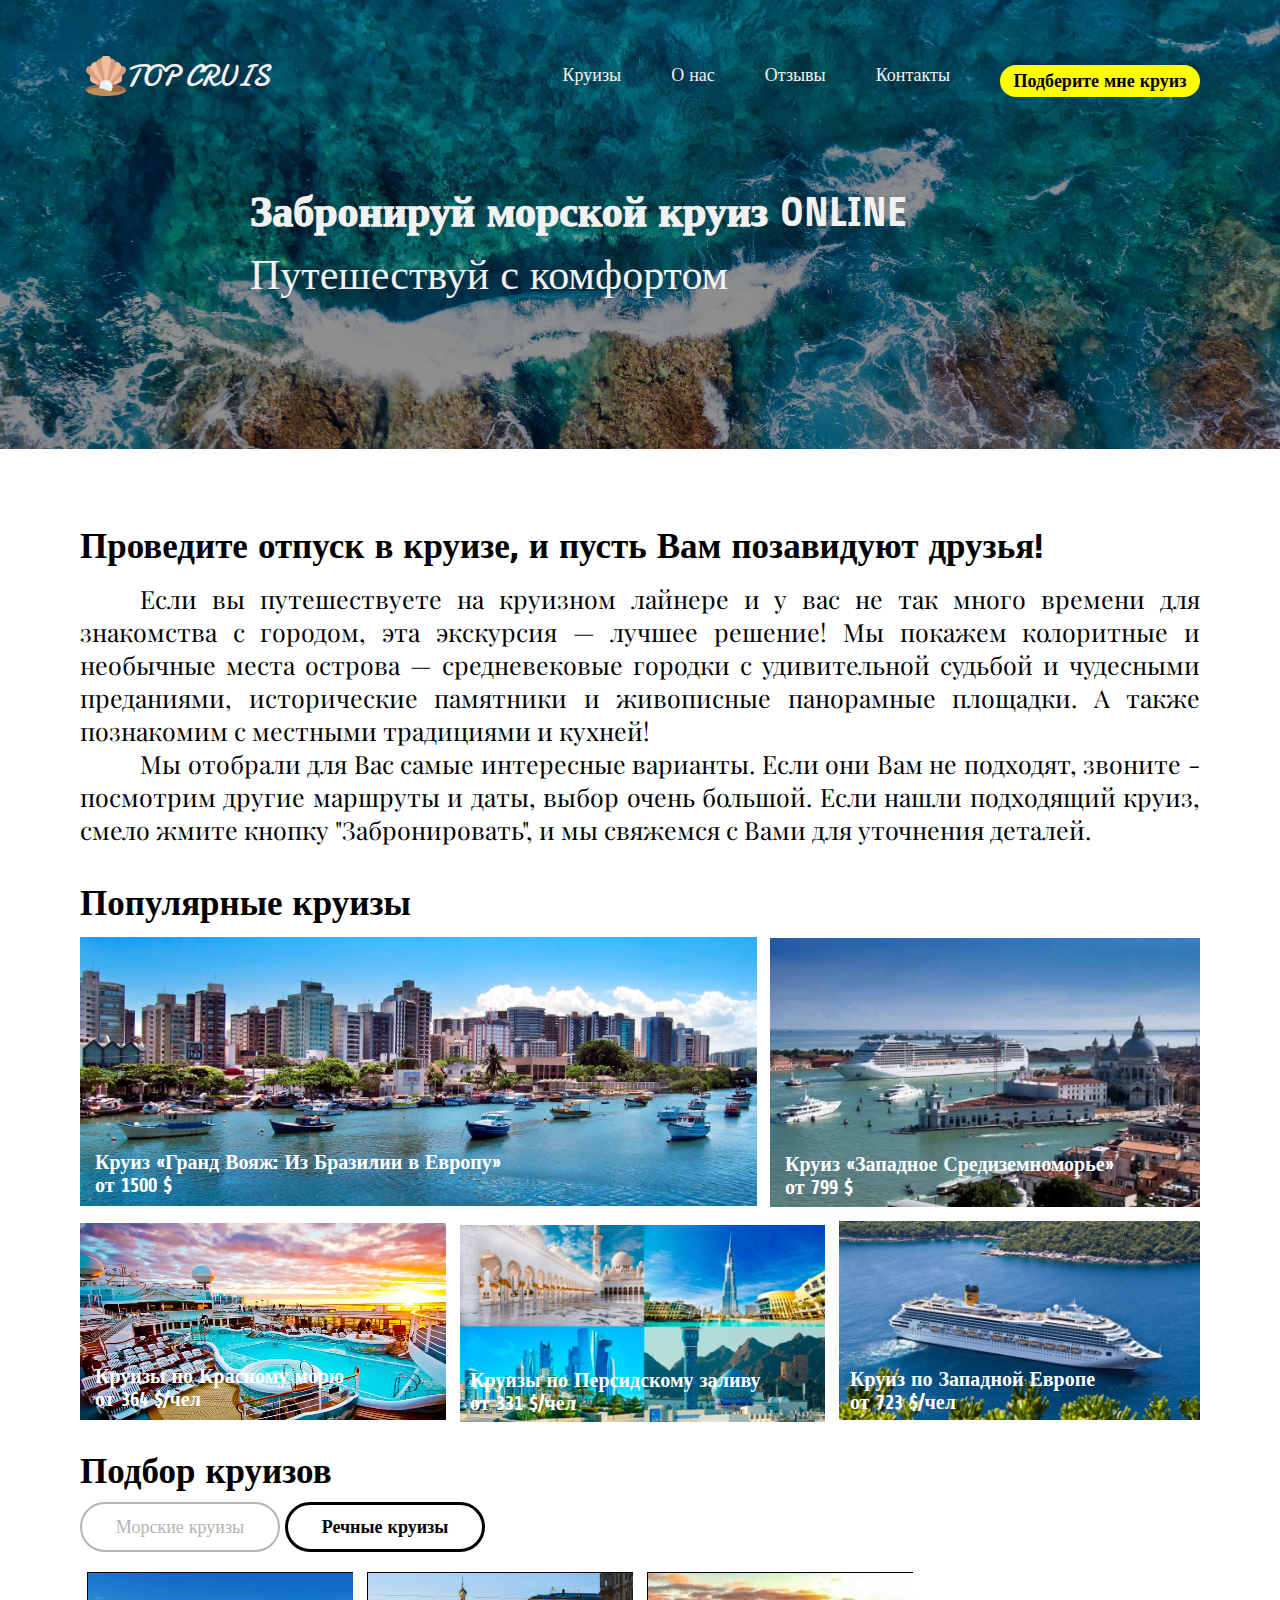
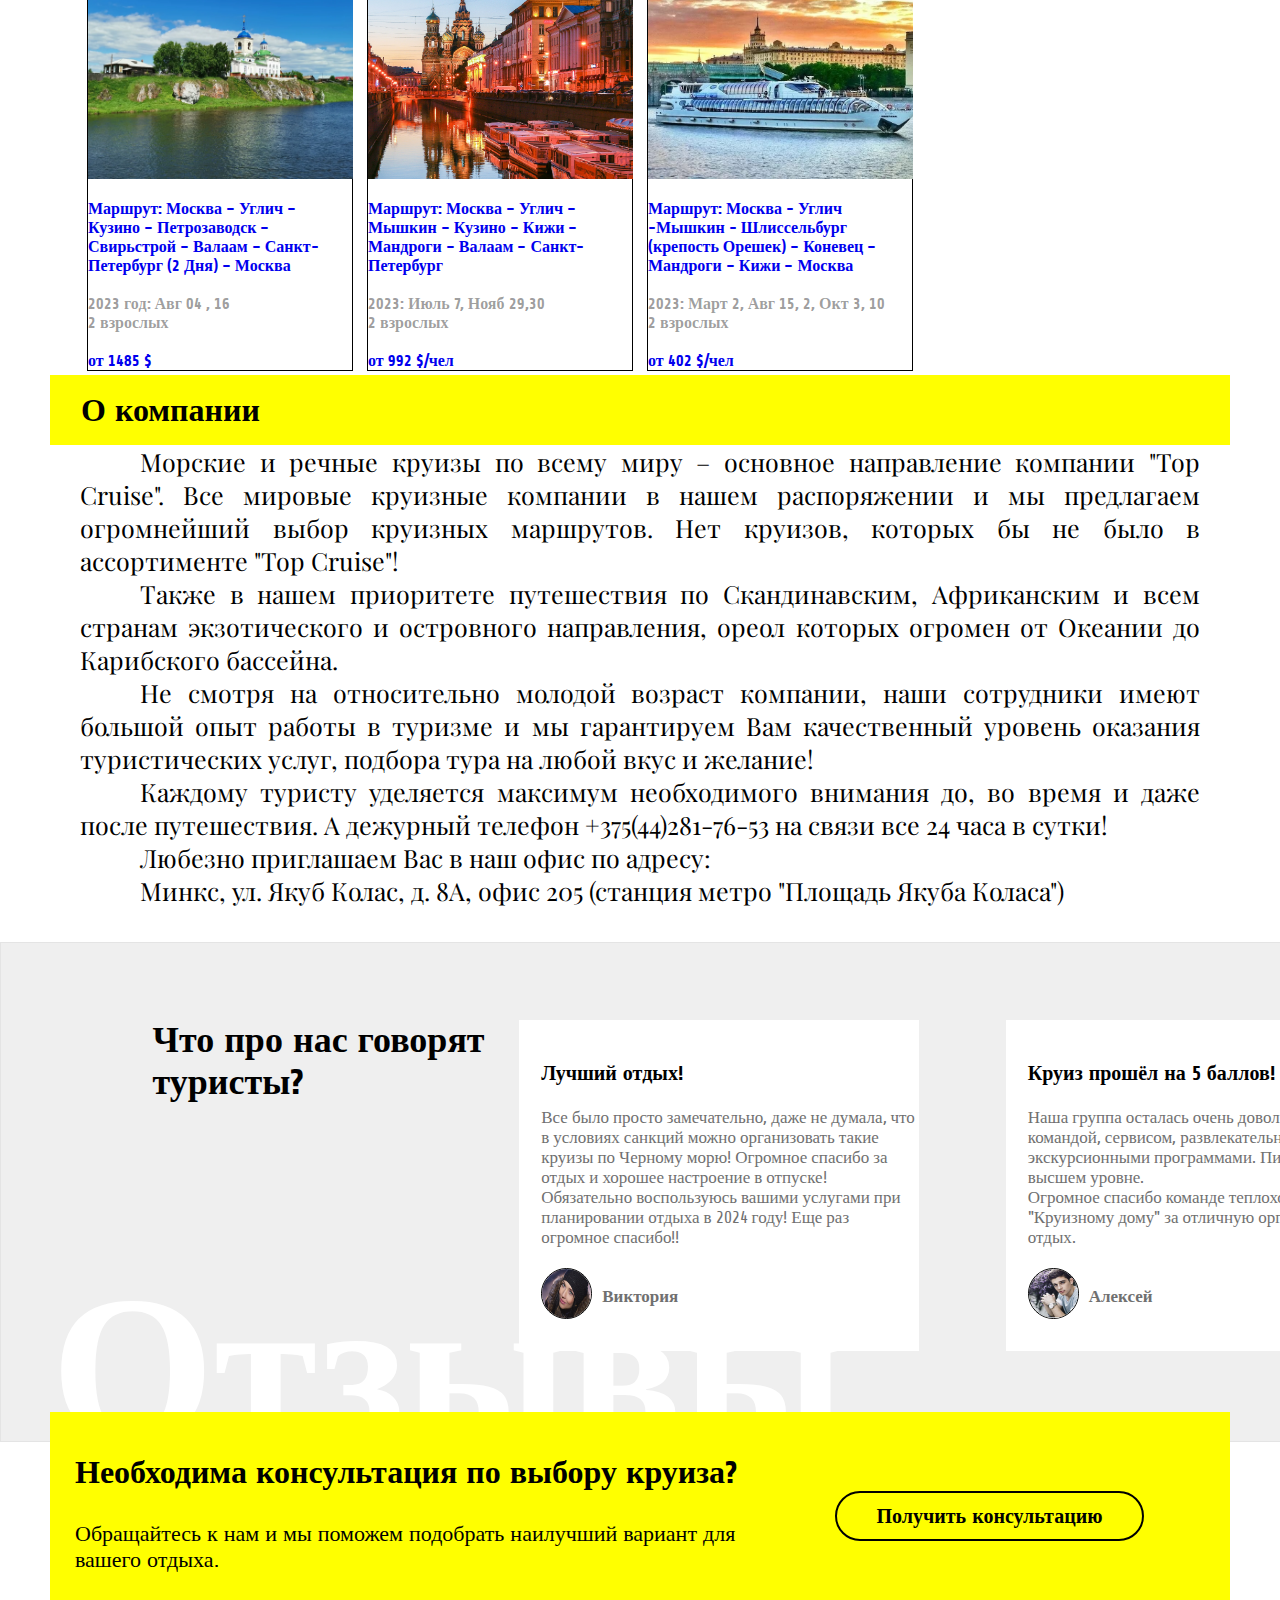
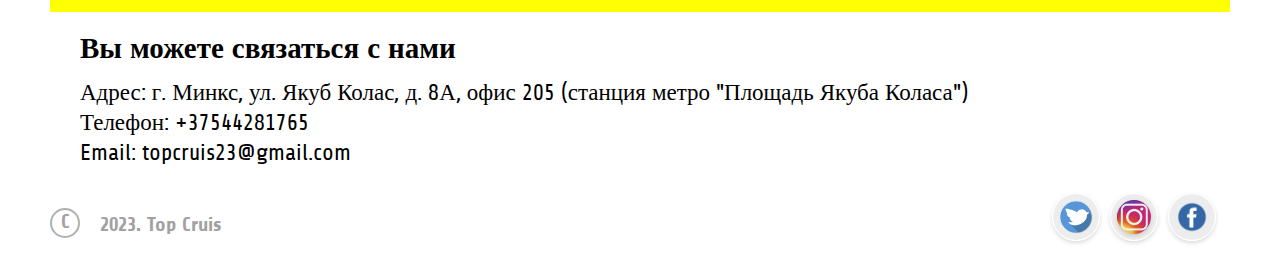
==== index1.html @ 371e2d7b "Update index1.html" ====
<!DOCTYPE html>
<html lang="en">
    <head>
        <meta charset="UTF-8">
        <meta http-equiv="X-UA-Compatible" content="IE=edge">
        <meta name="viewport" content="width=device-width, intial-scale=1.0">
        <title>topcruis.com</title>
        <link rel="stylesheet" href="./css/main.css">
        <link rel="stylesheet" href="./css/media.css">
    </head>

    <body>
        <div class="LOGO" style="background-image: linear-gradient(rgba(0,0,0,0.4),rgba(0,0,0,0.4)), url(./img/111.jpg); width: 100%; height: auto; background-size: 100%;">
            <div class="container">
                <header class="header">
                    <div class="header-nav">
                        <a href="#!" class="logo"><img class="IMG-LOGO" src="./img/animal.png"/>TOP CRUIS</a>
                        <nav id="nav" class="nav">
                        <ul class="nav-list">
                            <li class="nav-item"><a href="#popular_cruis" class="nav-link">Круизы</a></li>
                            <li class="nav-item"><a href="#about" class="nav-link">О нас</a></li>
                            <li class="nav-item"><a href="#otz" class="nav-link">Отзывы</a></li>
                            <li class="nav-item"><a href="#contact" class="nav-link">Контакты</a></li>
                            <div class="PMC">
                                <style>button {color: rgb(0, 0, 0); border:2px; width: 200px;}</style>
                                <li class="nav-item"><a href="#take_cruis" class="nav-link"><button type="button">Подберите мне круиз</button></a></li>
                            </div>
                        </ul>
                        <button id="nav-btn" class="nav-button">
                            <img id="nav-btn-img" src="./img/open.svg">
                        </button>
                        </nav>
                    </div>

                    <div class="header-row">
                        <div class="header-content">
                            <h1 class="header-heading">Забронируй морской круиз ONLINE</h1>
                            <p>Путешествуй с комфортом</p>
                        </div>                 
                    </div> 
                </header>
            </div>
        </div>
    
        <div class="water">
            <h1 class="W">Проведите отпуск в круизе, и пусть Вам позавидуют друзья!</h1>
            <p>Если вы путешествуете на круизном лайнере и у вас не так много времени для знакомства с городом, эта экскурсия — лучшее решение! Мы покажем колоритные и необычные места острова — средневековые городки с удивительной судьбой и чудесными преданиями, исторические памятники и живописные панорамные площадки. А также познакомим с местными традициями и кухней!</p>
            <p>Мы отобрали для Вас самые интересные варианты. Если они Вам не подходят, звоните - посмотрим другие маршруты и даты, выбор очень большой. Если нашли подходящий круиз, смело жмите кнопку "Забронировать", и мы свяжемся с Вами для уточнения деталей.</p>
        </div>

        <p><a name="popular_cruis"></a></p>
        <h1 class="popular-cruis">Популярные круизы</h1>
        
        <div class="IMG">
            <img class="img1" src="img/1 стр.webp">
            <h1 class="service-card-img1">Круиз «Гранд Вояж: Из Бразилии в Европу»<br>от 1500 $</h1>
            
            <img class="img2" src="img/2 стр.jpg">
            <h1 class="service-card-img2">Круиз «Западное Средиземноморье»<br>от 799 $</h1>
            
            <img class="img3" src="./img/3 стр.jpg">
            <h1 class="service-card-img3">Круизы по Красному морю<br>от 364 $/чел</h1>

            <img class="img4" src="./img/4 стр.jpg">
            <h1 class="service-card-img4">Круизы по Персидскому заливу<br>от 331 $/чел</h1>
                    
            <img class="img5" src="./img/5 стр.jpg">
            <h1 class="service-card-img5">Круиз по Западной Европе<br>от 723 $/чел</h1>
        </div>

        <div class="popular-cruis_button">
            <h1>Подбор круизов</h1>
            <div class="MCruis">
                <a href="index.html"><button type="button" style="color: rgb(182, 179, 179); border: 2px solid rgb(182, 179, 179);">Морские круизы</button></a>
                <button type="button" style="font-weight: bold;">Речные круизы</button>   
            </div>
        </div>

        <section class="cards_R">
            <div class="cards__row" style="width: 100%;">
                <div class="cards__column1_1">
                    <a href="#openModal"><div class="cards__item" style="border: 1px solid black;">
                        <div class="cards__image1">
                            <img src="img/R_1.webp">
                        </div>
                        <div class="cards__body">
                            Маршрут: Москва – Углич – Кузино – Петрозаводск – Свирьстрой – Валаам – Санкт-Петербург (2 Дня) – Москва<br><br>
        
                            <p>2023 год: Авг 04 , 16<br>2 взрослых<br><br></p>
        
                            от 1485 $
                        </div>
                    </div></a>
                </div>
                <div class="cards__column2_1">
                    <a href="#openModal"><div class="cards__item" style="border: 1px solid black;">
                        <div class="cards__image2">
                            <img src="img/R_2.jpg">
                        </div>
                        <div class="cards__body">
                            Маршрут: Москва – Углич – Мышкин – Кузино – Кижи – Мандроги – Валаам – Санкт-Петербург<br><br>
        
                            <p>2023: Июль 7, Нояб 29,30<br>2 взрослых<br><br></p>
        
                            от 992 $/чел
                        </div>
                    </div></a>
                </div>
                <div class="cards__column3_1">
                    <a href="#openModal"><div class="cards__item_R" style="border: 1px solid black;">
                        <div class="cards__image3">
                            <img src="img/R_3.jpg">
                        </div>
                        <div class="cards__body">
                            Маршрут: Москва - Углич -Мышкин - Шлиссельбург (крепость Орешек) – Коневец – Мандроги – Кижи – Москва<br><br>
        
                            <p>2023: Март 2, Авг 15, 2, Окт 3, 10<br>2 взрослых<br><br></p>
        
                            от 402 $/чел
                        </div>
                    </div></a>
                </div>
            </div>
        </section>  

        <div id="openModal" class="modal">
            <div class="modal-dialog">
                <div class="modal-content">
                    <div class="modal-header">
                        <a class="logo1"><img class="IMG-LOGO" src="./img/animal.png"/>TOP CRUIS</a>
                        <a href="#close" title="Close" class="close">×</a>
                    </div>
                    <h3 class="modal-title">Заявка на бронь</h3>
                    <form action="b0.php" method="post" target="_blank" name="f1">
                        <div class="modal-body">    
                            <ul>
                                <p><b>Фамилия:</b><br>
                                    <input name="fam" type="text" style="border: 1px solid black;" required>
                                </p>
                                <p><b>Имя:</b><br>
                                    <input name="name" type="text" style="border: 1px solid black;" required>
                                </p>
                                <p><b>Отчество:</b><br>
                                    <input name="otch" class="telefon" type="text" style="border: 1px solid black;" required>
                                </p>
                                <div class="tel_em">
                                    <p><b>Телефон:</b><br>
                                        <input name="tel" type="text" style="border: 1px solid black;" required>
                                    </p>
                                    <p><b>Email:</b><br>
                                        <input name="email" type="email" style="border: 1px solid black;" required>
                                    </p>
                                </div>
                            </ul>
                        </div>
                        <div class="PMC_send">
                            <div class="PMC">
                                <a href="#send"><input type="submit" value="Отправить" style="font-weight: bold;" name="sab"></a>
                            </div>
                        </div>
                    </form>
                </div>
            </div>
        </div>

        <div id="send" class="modal">
            <div class="modal-dialog_send">
              <div class="modal-content">
                <div class="modal-header">
                    <a href="#close" title="Close" class="close">×</a>
                </div>
                <p class="modal-title_send">Ваша заявка принята</p>
                <div class="PMC_send1">
                    <a href="#close1" title="Close" class="close1"><button type="button"><p>Ок</p></button></a>
                </div>
              </div>
            </div>
        </div>

        <div class="company">
            <div class="about_company text">
                <p><a name="about"></a></p>
                <p>О компании</p>
            </div>
            <div class="company_text">
                <p>Морские и речные круизы по всему миру – основное направление компании "Top Cruise". Все мировые круизные компании в нашем распоряжении и мы предлагаем огромнейший выбор круизных маршрутов. Нет круизов, которых бы не было в ассортименте "Top Cruise"!</p>
                <p>Также в нашем приоритете путешествия по Скандинавским, Африканским и всем странам экзотического и островного направления, ореол которых огромен от Океании до Карибского бассейна.</p>
                <p>Не смотря на относительно молодой возраст компании, наши сотрудники имеют большой опыт работы в туризме и мы гарантируем Вам качественный уровень оказания туристических услуг, подбора тура на любой вкус и желание!</p>
                <p>Каждому туристу уделяется максимум необходимого внимания до, во время и даже после путешествия. А дежурный телефон +375(44)281-76-53 на связи все 24 часа в сутки!</p>
                <p>Любезно приглашаем Вас в наш офис по адресу:</p>
                <p>Минкс, ул. Якуб Колас, д. 8А, офис 205 (станция метро "Площадь Якуба Коласа")</p>
            </div>
        </div> 

        <div class="otziv">
            <div class="otziv_font">
                <p><a name="otz"></a></p>
                <div class="otzivD_text">Что про нас говорят<br> туристы?</div>
                <div class="otzivM_text">Что про нас говорят туристы?</div>
                <h1 class="otziv_name">Отзывы</h1>
                <div class="otziv_cards">
                <div class="otziv1 otziv1_text">
                    <h1>Лучший отдых!<br><br></h1>
                    <p>Все было просто замечательно, даже не думала, что в условиях санкций можно организовать такие круизы по Черному морю! Огромное спасибо за отдых и хорошее настроение в отпуске! Обязательно воспользуюсь вашими услугами при планировании отдыха в 2024 году! Еще раз огромное спасибо!!<br><br><br></p>
                    <img class="otziv_foto" src="img/otz1.jpg"><a>Виктория</a>
                </div>
                <div class="otziv2 otziv2_text">
                    <h1>Круиз прошёл на 5 баллов!<br><br></h1>
                    <p>Наша группа осталась очень довольна: теплоходом, командой, сервисом, развлекательной и экскурсионными программами. Питание тоже на высшем уровне.<br>Огромное спасибо команде теплохода и "Круизному дому" за отличную организацию отдых.<br><br><br></p>
                    <img class="otziv_foto" src="img/otz2.jpg"><a>Алексей</a>
                </div>
            </div>
            </div>
        </div>

        <div class="consult">
            <div class="consult_take consult_text">
                <p><a name="take_cruis"></a></p>
                <h1>Необходима консультация по выбору круиза?</h1>
                <b>Необходима консультация по выбору<br> круиза?</b>
                <a href="https://twitter.com/Sofiya513570568"><button type="button">Получить консультацию</button></a>
                <p>Обращайтесь к нам и мы поможем подобрать наилучший вариант для вашего отдыха.</p>
                <a1>Обращайтесь к нам и мы поможем подобрать<br> наилучший вариант для вашего отдыха.</a1>
            </div>
        </div>

        <div class="contact">
            <p><a name="contact"></a></p>
            <h1>Вы можете связаться с нами<br><br></h1>
            <p>Адрес: г. Минкс, ул. Якуб Колас, д. 8А, офис 205 (станция метро "Площадь Якуба Коласа")<br>Телефон: +37544281765<br>Email: topcruis23@gmail.com</p>
        </div>

        <div class="end">
            <p>C</p>
            <b>2023. Top Cruis</b>
            <div class="twitter">
                <a href="https://twitter.com/Sofiya513570568" target="_blank"><img src="img/Twitter.png"></a>
            </div>
            <div class="instagram">
                <a href="" target="_blank"><img src="img/4zcZX4LHKMs.jpg"></a>
            </div>
            <div class="facebook">
                <a href="https://www.facebook.com/profile.php?id=100092211670049" target="_blank"><img src="img/facebook.png"></a>    
            </div>
        </div>
        
        <script src="./js/main.js"></script>
    </body>
</html>
---- css/main.css ----
@import "./reset.css";
@import url('https://fonts.googleapis.com/css2?family=Damion&family=Playfair+Display:wght@400;700&family=Share:wght@700&display=swap');
body{
    color: #000;
    font-family: 'Damion', cursive;
    font-family: 'Playfair Display', serif;
    font-family: 'Share', cursive;
}

.container {
    max-width: 1180px;
    padding: 0 30px;
    margin: 0 auto;
}
.header {
    padding-top: 56px;
}

.header-nav {
    display: flex;
    justify-content: space-between;
    align-items: flex-end;
    margin-bottom: 116px;
}
.IMG-LOGO {
    width: 40px; 
    height: 40px;
}
.logo {
    padding-left: 6px;
    color: #F1F1F1;
    font-family: Damion;
    font-weight: 400;
    font-size: 30px;
}

.nav-list {
    display: flex;
    column-gap: 50px;
    font-weight: 400;
    font-size: 18px;
}

.nav-button {
    display: none;
    max-height: 50px;
    max-width: 40px;
    filter: brightness(1) invert(1);
}

.nav-link {
    font-family: Share;
    color: #F1F1F1;
}

.header-row {
    display: flex;
    justify-content: space-between;
    column-gap: 30px;
}

.header-heading {
    margin-bottom: 15px;
    font-weight: 901;
    font-size: 48px;
    color:#F1F1F1;
    margin-left: 170px;
    font-family: Share;
}

.header-content p {
    font-size: 42px;
    color: #F1F1F1;
    font-family: Share;
    margin-left: 170px;
    margin-bottom: 150px;
}
.header-content h1 {
    font-size: 42px;
    color: #F1F1F1;
    font-family: Share;
    margin-top: -25px;
}

.water {
    max-width: 1180px;
    padding: 0 30px;
    margin: 0 auto;
}

.W {
    margin-top: 78px;
    font-size: 35px;
    font-family: Share;
    font-weight: 600;
    text-align: justify;
    margin-bottom: 15px;
}

.water p {
    font-size: 25px;
    font-family: Playfair Display;
    font-weight: 400;
    text-align: justify;
    text-indent: 60px;
    color: #000;
}



.popular-cruis {
    max-width: 1180px;
    padding: 0 30px;
    margin: 0 auto;
    margin-top: 38px;
    font-size: 35px;
    font-family: Share;
    font-weight: 600;
}
.popular-cruis_button {
    max-width: 1180px;
    padding: 0 30px;
    margin: 0 auto;
    margin-top: 38px;
    font-size: 35px;
    font-family: Share;
    font-weight: 600;
}
.popular-cruis_button button {
    border:3px solid black; 
    border-radius: 30px; 
    height: 50px;
}

.IMG {
    max-width: 1180px;
    padding: 0 30px;
    margin: 0 auto;
    margin-top: 90px;
}
.img1 {
    margin-top: -77px;
    width: 677px;
    height: 269px;
}
.img2 {
    margin-top: -259px;
    margin-left: 690px;
    width: 430px;
    height: 269px;
}
.img3 {
    margin-top: 24px;
    width: 366px;
    height: 197px;
}
.img4 {
    margin-top: -186px;
    margin-left: 380px;
    width: 365px;
    height: 197px;
}
.img5 {
    margin-top: -194px;
    margin-left: 759px;
    width: 361px;
    height: 199px;
}
.service-card-img1 {
    color: rgb(255, 255, 255);
    font-size: 20px;
    font-family: Share;
    font-weight: 600;
    margin-top: -55px;
    margin-left: 15px;
    white-space: nowrap;
}
.service-card-img2 {
    color: rgb(255, 255, 255);
    font-size: 20px;
    font-family: Share;
    font-weight: 600;
    margin-top: -62px;
    margin-left: 705px;
    white-space: nowrap;
}
.service-card-img3 {
    color: rgb(255, 255, 255);
    font-size: 20px;
    font-family: Share;
    font-weight: 600;
    margin-top: -55px;
    margin-left: 15px;
    white-space: nowrap;
}
.service-card-img4 {
    color: rgb(255, 255, 255);
    font-size: 20px;
    font-family: Share;
    font-weight: 600;
    margin-top: -60px;
    margin-left: 390px;
    white-space: nowrap;
}
.service-card-img5 {
    color: rgb(255, 255, 255);
    font-size: 20px;
    font-family: Share;
    font-weight: 600;
    margin-top: -65px;
    margin-left: 770px;
    white-space: nowrap;
}


.services {
padding: 90px 0;
}


.PMC button {
    background: yellow;
    border-radius: 30px;
    height: 32px;
    font-family: Share;
    font-weight: 550;
    border: yellow;
}
.MCruis {
    font-size: 18px;
    margin-top: 10px;
}


.cards1 {
    margin-top: 20px;
}
.cards__body {
    font-family: Share;
    font-size: 16px;
    font-weight: bold;
}
.cards__body p {
    color: #00000065;
}
.cards__row {
    max-width: 1180px;
    padding: 0 30px;
    margin: 0 auto;
    display: flex;
}
.cards__row1 {
    max-width: 1180px;
    padding: 0 30px;
    margin: 0 auto;
    display: flex;
}
.cards2 {
    margin-top: 50px;
}
.cards__column {
    padding: 0 7px;
    height: 361px;
}
.cards__column1_1 {
    width: 280px;
    padding: 0 7px;
    height: 361px;
}
.cards__column2_1 {
    width: 280px;
    padding: 0 7px;
    height: 361px;
}
.cards__column3_1 {
    width: 280px;
    padding: 0 7px;
    height: 361px;
}
.cards__column4_1 {
    width: 280px;
    padding: 0 7px;
    height: 361px;
}
.cards__column1 {
    width: 280px;
    padding: 0 7px;
    height: 361px;
}
.cards__column2 {
    width: 280px;
    padding: 0 7px;
    height: 361px;
}
.cards__column3 {
    width: 280px;
    padding: 0 7px;
    height: 361px;
}
.cards__image {
    margin: 0px 0px 20px 0px;
    padding: 0px 0px 58% 0px;
    height: 206px;
    overflow: hidden;
    position: relative;
}
.cards__image1 {
    width: 265px;
    margin: 0px 0px 20px 0px;
    padding: 0px 0px 58% 0px;
    height: 206px;
    overflow: hidden;
    position: relative;
}
.cards__image2 {
    width: 265px;
    margin: 0px 0px 20px 0px;
    padding: 0px 0px 58% 0px;
    height: 206px;
    overflow: hidden;
    position: relative;
}
.cards__image3 {
    width: 265px;
    margin: 0px 0px 20px 0px;
    padding: 0px 0px 58% 0px;
    height: 206px;
    overflow: hidden;
    position: relative;
}
.cards__image4 {
    width: 265px;
    margin: 0px 0px 20px 0px;
    padding: 0px 0px 58% 0px;
    height: 206px;
    overflow: hidden;
    position: relative;
}
.cards__image5 {
    width: 265px;
    margin: 0px 0px 20px 0px;
    padding: 0px 0px 58% 0px;
    height: 206px;
    overflow: hidden;
    position: relative;
}
.cards__image6 {
    width: 265px;
    margin: 0px 0px 20px 0px;
    padding: 0px 0px 58% 0px;
    height: 206px;
    overflow: hidden;
    position: relative;
}
.cards__image7 {
    width: 265px;
    margin: 0px 0px 20px 0px;
    padding: 0px 0px 58% 0px;
    height: 206px;
    overflow: hidden;
    position: relative;
}
.cards__image1 img{
    width: 100%;
    height: 100%;
    object-fit: cover;
    position: absolute;
    top: 0;
    left: 0;
}
.cards__image2 img{
    width: 100%;
    height: 100%;
    object-fit: cover;
    position: absolute;
    top: 0;
    left: 0;
}
.cards__image3 img{
    width: 100%;
    height: 100%;
    object-fit: cover;
    position: absolute;
    top: 0;
    left: 0;
}
.cards__image4 img{
    width: 100%;
    height: 100%;
    object-fit: cover;
    position: absolute;
    top: 0;
    left: 0;
}
.cards__image5 img{
    width: 100%;
    height: 100%;
    object-fit: cover;
    position: absolute;
    top: 0;
    left: 0;
}
.cards__image6 img{
    width: 100%;
    height: 100%;
    object-fit: cover;
    position: absolute;
    top: 0;
    left: 0;
}
.cards__image7 img{
    width: 100%;
    height: 100%;
    object-fit: cover;
    position: absolute;
    top: 0;
    left: 0;
}


.company {
    margin-top: 42px;
}
.about_company {
    width: 1218px; 
    height: 70px; 
    border:1px solid yellow; 
    margin:auto; 
    background: yellow;
}
.text {
    max-width: 1180px;
    padding: 0 30px;
    margin: 0 auto;
    color: #000;
    font-size: 32px;
    font-family: Share;
    font-weight: bold;
    line-height: 70px;
}
.company_text {
    max-width: 1180px;
    padding: 0 30px;
    margin: 0 auto;
    font-size: 25px;
    font-family: Playfair Display;
    font-weight: 400;
    color: #000;
    text-align: justify;
    text-indent: 60px;
}


.otziv {
    margin-top: 35px;
}
.otziv_font {
    width: 1425px; 
    height: 500px; 
    border:1px solid #d9d9d982; 
    margin:auto; 
    background: #d9d9d96c;
}
.otzivD_text {
    max-width: 1180px;
    padding: 0 30px;
    margin: 0 auto;
    font-size: 36px;
    font-family: Share;
    font-weight: bold;
    margin-top: 76px;
}
.otzivM_text {
    display: none;
    max-width: 1180px;
    padding: 0 30px;
    margin: 0 auto;
    font-size: 36px;
    font-family: Share;
    font-weight: bold;
    margin-top: 76px;
}
.otziv_name {
    max-width: 1180px;
    margin: 0 auto;
    font-size: 210px;
    font-family: Share;
    font-weight: bold;
    margin-top: 146px;
    color: white;
    margin-left: 50px;
}
.otziv1 {
    width: 400px; 
    height: 331px; 
    border:1px solid #ffffff; 
    margin:auto; 
    background: #ffffff;
    margin-top: -470px;
}
.otziv1_text {
    font-size: 17px;
    font-family: Share;
}
.otziv1_text h1 {
    font-weight: bold;
    font-size: 20px;
    margin-top: 41px;
    margin-left: 21px;
}
.otziv1_text p {
    font-size: 17px;
    color: #707070;
    margin-left: 21px;
}
.otziv1_text a {
    font-weight: bold;
    font-size: 17px;
    color: #707070;
    margin-left: 10px;
}
.otziv1_text img {
    height: 51px;
    width: 51px;
    border-radius: 51px;
    border: 1px solid black;
    margin-left: 21px;
    margin-top: -18px;
}
.otziv2 {
    width: 400px; 
    height: 331px; 
    border:1px solid #ffffff; 
    margin:auto; 
    background: #ffffff;
    margin-top: -470px;
}
.otziv2_text {
    font-size: 17px;
    font-family: Share;
}
.otziv2_text h1 {
    font-weight: bold;
    font-size: 20px;
    margin-top: 41px;
    margin-left: 21px;
}
.otziv2_text p {
    font-size: 17px;
    color: #707070;
    margin-left: 21px;
}
.otziv2_text a {
    font-weight: bold;
    font-size: 17px;
    color: #707070;
    margin-left: 10px;
}
.otziv2_text img {
    height: 51px;
    width: 51px;
    border-radius: 51px;
    border: 1px solid black;
    margin-left: 21px;
    margin-top: -18px;
}
.otziv_cards {
    display: flex;
    margin-left: 500px;
    column-gap: 50px;
}


.consult {
    z-index: 1;
    position: relative;
    margin-top: -30px;
}
.consult_take {
    width: 1218px; 
    height: 200px; 
    border:1px solid yellow; 
    margin:auto; 
    background: yellow;
}
.consult_take b {
    display: none;
}
.consult_take a1 {
    display: none;
}
.consult_text {
    max-width: 1180px;
    padding: 0 24px;
    margin: 0 auto;
    font-family: Share;
}
.consult_text h1 {
    margin-top: 61px;
    font-weight: bold;
    font-size: 32px;
}
.consult_take button {
    font-weight: bold; 
    font-size: 20px; 
    margin-left: 760px;
}
.consult_text p {
    font-size: 22px;
    max-width: 700px;
    margin-top: -20px;
}
.consult button {
    border: 2px solid black;
    color: black; 
    width: 309px;
    border-radius: 30px; 
    height: 50px;
}


.contact {
    max-width: 1180px;
    padding: 0 30px;
    margin: 0 auto;
    margin-top: 40px;
    font-family: Share;
}
.contact h1 {
    font-weight: bold;
    font-size: 29px;
}
.contact p {
    font-size: 23px;
    line-height: 30px;
    margin-top: -20px;
}


.end {
    display: flex;
    max-width: 1180px;
    margin: 0 auto;
    margin-top: 25px;
    margin-bottom: 10px;
}
.end p {
    margin-top: 15px;
    font-size: 20px;
    font-family: Share;
    font-weight: bold;
    color: #A1A1A1;
    border: 2px solid #B0B0B0;
    border-radius: 30px;
    width: 30px;
    height: 30px;
    text-align: center;
}
.end b {
    margin-top: 20px;
    font-size: 20px;
    font-family: Share;
    font-weight: bold;
    color: #A1A1A1;
    margin-left: 20px;
}
.end a {
    text-align: center;
    width: 48px;
    height: 48px;
    float: left;
    border: 1px solid #ffffff;
    box-shadow: 0 2px 4px rgba(0,0,0,0.15), inset 0 0 50px rgba(0,0,0,0.1);
    border-radius: 24px;
    margin: 0 10px 10px 0;
    padding: 6px;
    color: #000;
}
.instagram img {
    box-shadow: 0 2px 4px rgba(0,0,0,0.15), inset 0 0 50px rgba(0,0,0,0.1);
    border-radius: 24px;
}
.twitter {
    margin: 0 0 0 830px;
}
.twitter a:hover {background: #00acee;}
.instagram a:hover {background: #bc005b;}
.facebook a:hover {background: #364bd3;}



.cards_R {
    margin-top: 20px;
}



.modal {
    position: fixed; /* фиксированное положение */
    top: 0;
    right: 0;
    bottom: 0;
    left: 0;
    background: rgba(0,0,0,0.5); /* фон */
    z-index: 1050;
    opacity: 0; /* по умолчанию модальное окно прозрачно */
    -webkit-transition: opacity 200ms ease-in; 
    -moz-transition: opacity 200ms ease-in;
    transition: opacity 200ms ease-in; /* анимация перехода */
    pointer-events: none; /* элемент невидим для событий мыши */
    margin: 0;
    padding: 0;
}
/* При отображении модального окно */
.modal:target {
    opacity: 1; /* делаем окно видимым */
	  pointer-events: auto; /* элемент видим для событий мыши */
    overflow-y: auto; /* добавляем прокрутку по y, когда элемент не помещается на страницу */
}
/* ширина модального окна и его отступы от экрана */
.modal-dialog {
    position: relative;
    width: auto;
    margin: 10px;
}
@media (min-width: 576px) {
  .modal-dialog {
      max-width: 500px;
      margin: 30px auto; /* отображение окна по центру */
  }
}
/* Стили для блока с контентом окна */ 
.modal-content {
    position: relative;
    display: -webkit-box;
    display: -webkit-flex;
    display: -ms-flexbox;
    display: flex;
    -webkit-box-orient: vertical;
    -webkit-box-direction: normal;
    -webkit-flex-direction: column;
    -ms-flex-direction: column;
    flex-direction: column;
    background-color: #fff;
    -webkit-background-clip: padding-box;
    background-clip: padding-box;
    border: 1px solid rgba(0,0,0,.2);
    border-radius: .3rem;
    outline: 0;
}
@media (min-width: 768px) {
  .modal-content {
      -webkit-box-shadow: 0 5px 15px rgba(0,0,0,.5);
      box-shadow: 0 5px 15px rgba(0,0,0,.5);
  }
}
/* Стили заголовка окна */
.modal-header {
    display: -webkit-box;
    display: -webkit-flex;
    display: -ms-flexbox;
    display: flex;
    -webkit-box-align: center;
    -webkit-align-items: center;
    -ms-flex-align: center;
    align-items: center;
    -webkit-box-pack: justify;
    -webkit-justify-content: space-between;
    -ms-flex-pack: justify;
    justify-content: space-between;
    padding: 15px;
    border-bottom: 1px solid #eceeef;
}
.logo1 {
    padding-left: 6px;
    color: #000000;
    font-family: Damion;
    font-weight: 400;
    font-size: 18px;
}
.logo1 img {
    width: 23px;
    height: 23px;
}
.modal-content h3 {
    font-size: 30px;
    font-weight: bold;
    font-family: Share;
    text-align: center;
}
/* Стили кнопки "х" ("Закрыть")  */
.close {
    float: right;
    font-family: sans-serif;
    font-size: 24px;
    font-weight: 700;
    line-height: 1;
    color: #000;
    text-shadow: 0 1px 0 #fff;
    opacity: .5;
    text-decoration: none;
}
/* Стили для закрывающей кнопки в фокусе или наведении */
.close:focus, .close:hover {
    color: #000;
    text-decoration: none;
    cursor: pointer;
    opacity: .75;
}
/* Стили блока основного содержимого окна */
.modal-body {
    position: relative;
    -webkit-box-flex: 1;
    -webkit-flex: 1 1 auto;
    -ms-flex: 1 1 auto;
    flex: 1 1 auto;
    padding: 10px;
    overflow: auto;
    margin-left: 50px;
}
.modal-body input {
    height: 30px;
    width: 380px;
    font-family: Share;
    font-weight: 400;
}
.modal-body b {
    color: #CACACA;
    font-family: Share;
    font-weight: bold;
}
.modal-body p {
    margin-top: 10px;
}
.telefon {
    margin-bottom: 45px;
}
.PMC_send {
    text-align: right;
    margin-top: 50px;
    margin-bottom: 25px;
    margin-right: 50px;
}


.modal-dialog_send {
    position: relative;
    width: auto;
    margin: 10px;
}
@media (min-width: 576px) {
    .modal-dialog_send {
        max-width: 300px;
        margin: 30px auto; /* отображение окна по центру */
    }
}
.PMC_send1 {
    text-align: center;
    margin-top: 10px;
    margin-bottom: 25px;
    margin-left: 100px;
    font-weight: bold; 
    width: 100px; 
    height: 25px; 
    border-radius: 30px;
    border: 1px solid yellow;
    background: yellow;
}
.PMC_send1 p {
    margin-left: -100px;
}
.modal-title_send {
    font-family: Share;
    font-weight: 600;
    font-size: 20px;
    text-align: center;
}


.cards1_M {
    display: none;
}
.cards2_M {
    display: none;
}
.cards3_M {
    display: none;
}
---- css/media.css ----
@media (max-width: 1180px) {
    .nav-list {
        display: none;
    }
    .nav-button {
        position: absolute;
        display: block;
        z-index: 9;
        top: 46px;
        right: 30px;
    }
    .nav.open .nav-list {
        position: fixed;
        top: 0;
        bottom: 0;
        left: 0;
        right: 0;
        background-color: white;

        z-index: 1;
        padding: 46px 30px;
        display: flex;
        flex-direction: column;
        row-gap: 40px;

        font-size: 34px;
        font-weight: 600px;
    }
    .nav.open .nav-list a {
        color: black;
    }
    .nav.open .nav-list .PMC button {
        display: none;
    }

    .header-content {
        display: none;
    }
    .W {
        margin-top: 25px;
    }
    .popular-cruis {
        margin-top: 20px;
    }
}

@media (max-height: 189px) {
    .LOGO {
        height: 100%;
    }
}

@media (max-width: 600px) {
    .header-nav .logo {
        font-size: 21px;
        margin-top: -40px;
        margin-left: 120px;
    }
    .nav-button {
        width: 33px;
        height: 33px;
        margin-top: -20px;
        margin-left: -120px;
    }
    .header-nav img {
        width: 25px;
        height: 25px;
    }


    .W {
        font-size: 23px;
        margin-bottom: 5px;
    }
    .water p {
        font-size: 16px;
    }


    .popular-cruis {
        font-size: 23px;
    }
    .img1 {
        width: 500px;
        height: 200px;
    }
    .img2 {
        width: 500px;
        margin-left: 0px;
        height: 200px;
        margin-top: 15px;
    }
    .img3 {
        width: 500px;
        margin-left: 0px;
        height: 200px;
        margin-top: 15px;
    }
    .img4 {
        width: 500px;
        margin-left: 0px;
        height: 200px;
        margin-top: 15px;
    }
    .img5 {
        width: 500px;
        margin-left: 0px;
        height: 200px;
        margin-top: 15px;
    }
    .service-card-img1 {
        font-size: 18px;
        margin-top: -47px;
    }
    .service-card-img2 {
        font-size: 18px;
        margin-top: -47px;
        margin-left: 15px;
    }
    .service-card-img3 {
        font-size: 18px;
        margin-top: -47px;
        margin-left: 15px;
    }
    .service-card-img4 {
        font-size: 18px;
        margin-top: -47px;
        margin-left: 15px;
    }
    .service-card-img5 {
        font-size: 18px;
        margin-top: -47px;
        margin-left: 15px;
    }


    .popular-cruis_button {
        margin-top: 25px;
    }
    .popular-cruis_button h1 {
        font-size: 23px;
    }
    .MCruis {
        font-size: 15px;
    }
    .MCruis button {
        width: 150px;
        height: 30px;
        margin-left: 30px;
    }


    .cards__body {
        font-size: 9px;
        margin-top: -15px;
    }
    .cards__image1 {
        width: 130px;
        height: 103px;
    }
    .cards__image2 {
        width: 130px;
        height: 103px;
    }
    .cards__image3 {
        width: 130px;
        height: 103px;
    }
    .cards__image4 {
        width: 130px;
        height: 103px;
    }
    .cards__image5 {
        width: 130px;
        height: 103px;
    }
    .cards__image6 {
        width: 130px;
        height: 103px;
    }
    .cards__image7 {
        width: 130px;
        height: 103px;
    }
    .cards2 {
        margin-top: -361px;
        margin-left: 583px;
    }


    .company {
        margin-top: -130px;
    }
    .about_company {
        width: 500px;
        height: 40px;
        font-size: 23px;
    }
    .about_company p {
        margin-top: -16px;
    }
    .company_text {
        font-size: 16px;
    }


    .otziv_font {
        width: 600px;
        height: 350px;
        margin-top: -10px;
    }
    .otzivD_text {
        display: none;
    }
    .otzivM_text {
        display: block;
        font-size: 23px;
        margin-left: 0px;
        margin-top: 20px;
    }
    .otziv_name {
        display: none;
    }
    .otziv1 {
        width: 250px;
        height: 215px; 
        margin-top: 20px;
        margin-left: -460px;
    }
    .otziv1_text h1 {
        font-size: 13px;
        margin-top: 25px;
        margin-left: 15px;
    }
    .otziv1_text p {
        font-size: 11px;
        margin-left: 15px;
        margin-right: 15px;
    }
    .otziv1_text img {
        width: 30px;
        height: 30px;
        margin-top: -5px;
        margin-left: 12px;
    }
    .otziv1_text a {
        font-size: 13px;
    }
    .otziv2 {
        width: 250px;
        height: 215px; 
        margin-top: 20px;
        margin-left: -50px;
    }
    .otziv2_text h1 {
        font-size: 13px;
        margin-top: 25px;
        margin-left: 15px;
    }
    .otziv2_text p {
        font-size: 11px;
        margin-left: 15px;
        margin-right: 15px;
    }
    .otziv2_text img {
        width: 30px;
        height: 30px;
        margin-top: -5px;
        margin-left: 12px;
    }
    .otziv2_text a {
        font-size: 13px;
    }


    .consult_take {
        width: 500px;
        height: 140px;
    }
    .consult_text h1 {
        display: none;
    }
    .consult button {
        width: 160px;
        height: 30px;
        margin-left: 300px;
        font-size: 12px;
    }
    .consult_text p {
        display: none;
    }
    .consult_take b {
        display: block;
        font-size: 18px;
        margin-top: 20px;
    }
    .consult_take a1 {
        display: block;
        font-size: 14px;
        margin-top: -15px;
    }


    .contact h1 {
        font-size: 24px;
        margin-top: -20px;
    }
    .contact p {
        font-size: 17px;
    }


    .end p {
        display: none;
    }
    .end b {
        display: none;
    }
    .twitter a {
        margin-left: -800px;
    }
    .instagram a {
        margin-left: -750px;
    }
    .facebook a {
        margin-left: -700px;
    }




    .modal-dialog {
        max-width: 300px;
        margin: 30px auto;
    }
    .modal-dialog_send {
        max-width: 300px;
        margin: 30px auto;
    }
    .logo1 {
        font-size: 14px;
    }
    .logo1 img {
        height: 17px;
        width: 17px;
    }
    .modal-content h3 {
        font-size: 20px
    }
    .modal-body {
        margin-left: 30px;
    }
    .modal-body input {
        height: 25px;
        width: 220px;
    }

    .cards1 {
        display: none;
    }
    .cards2 {
        display: none;
    }

    .cards1_M {
        display: block;
    }
    .cards2_M {
        display: block;
    }
    .cards3_M {
        display: block;
    }

    .cards1_M {
        margin-top: 20px;
    }
    .cards2_M {
        margin-top: -150px;
    }
    .cards3_M {
        margin-top: -150px;
        width: 200px;
    }
}
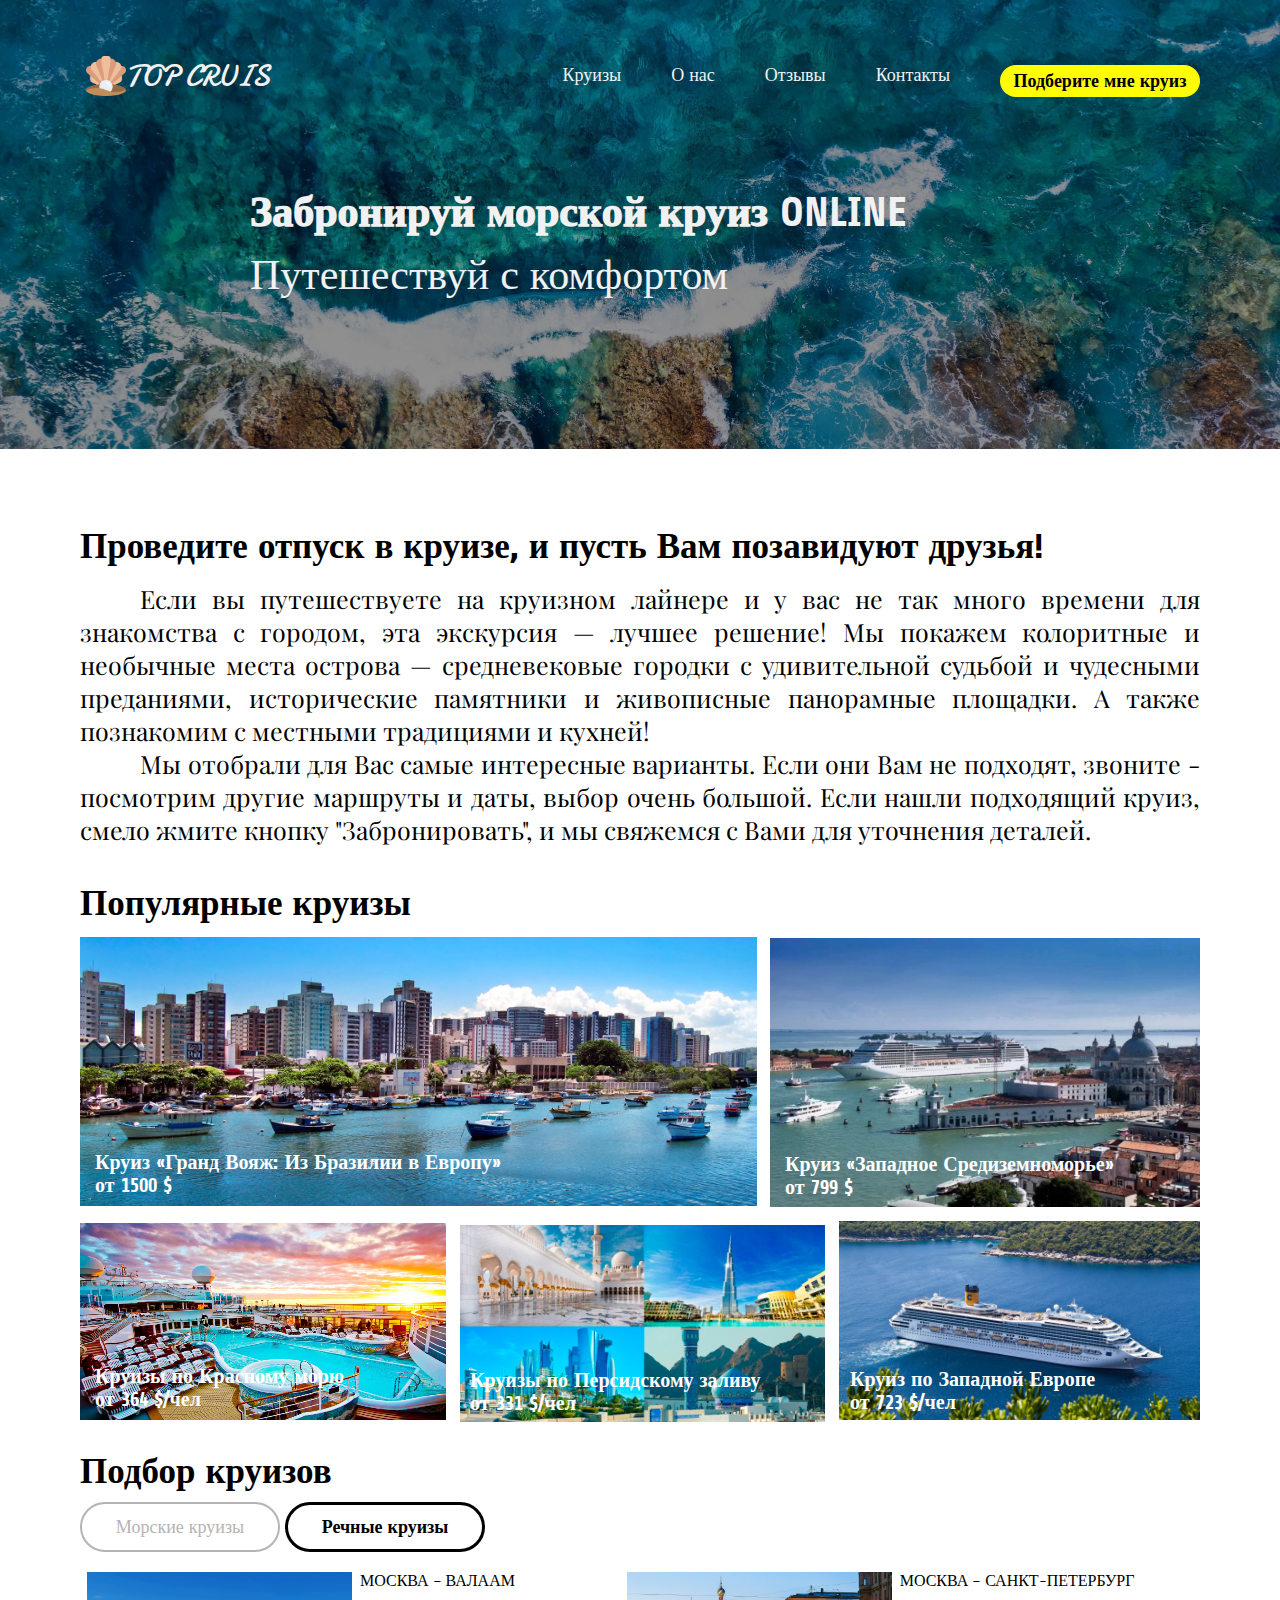
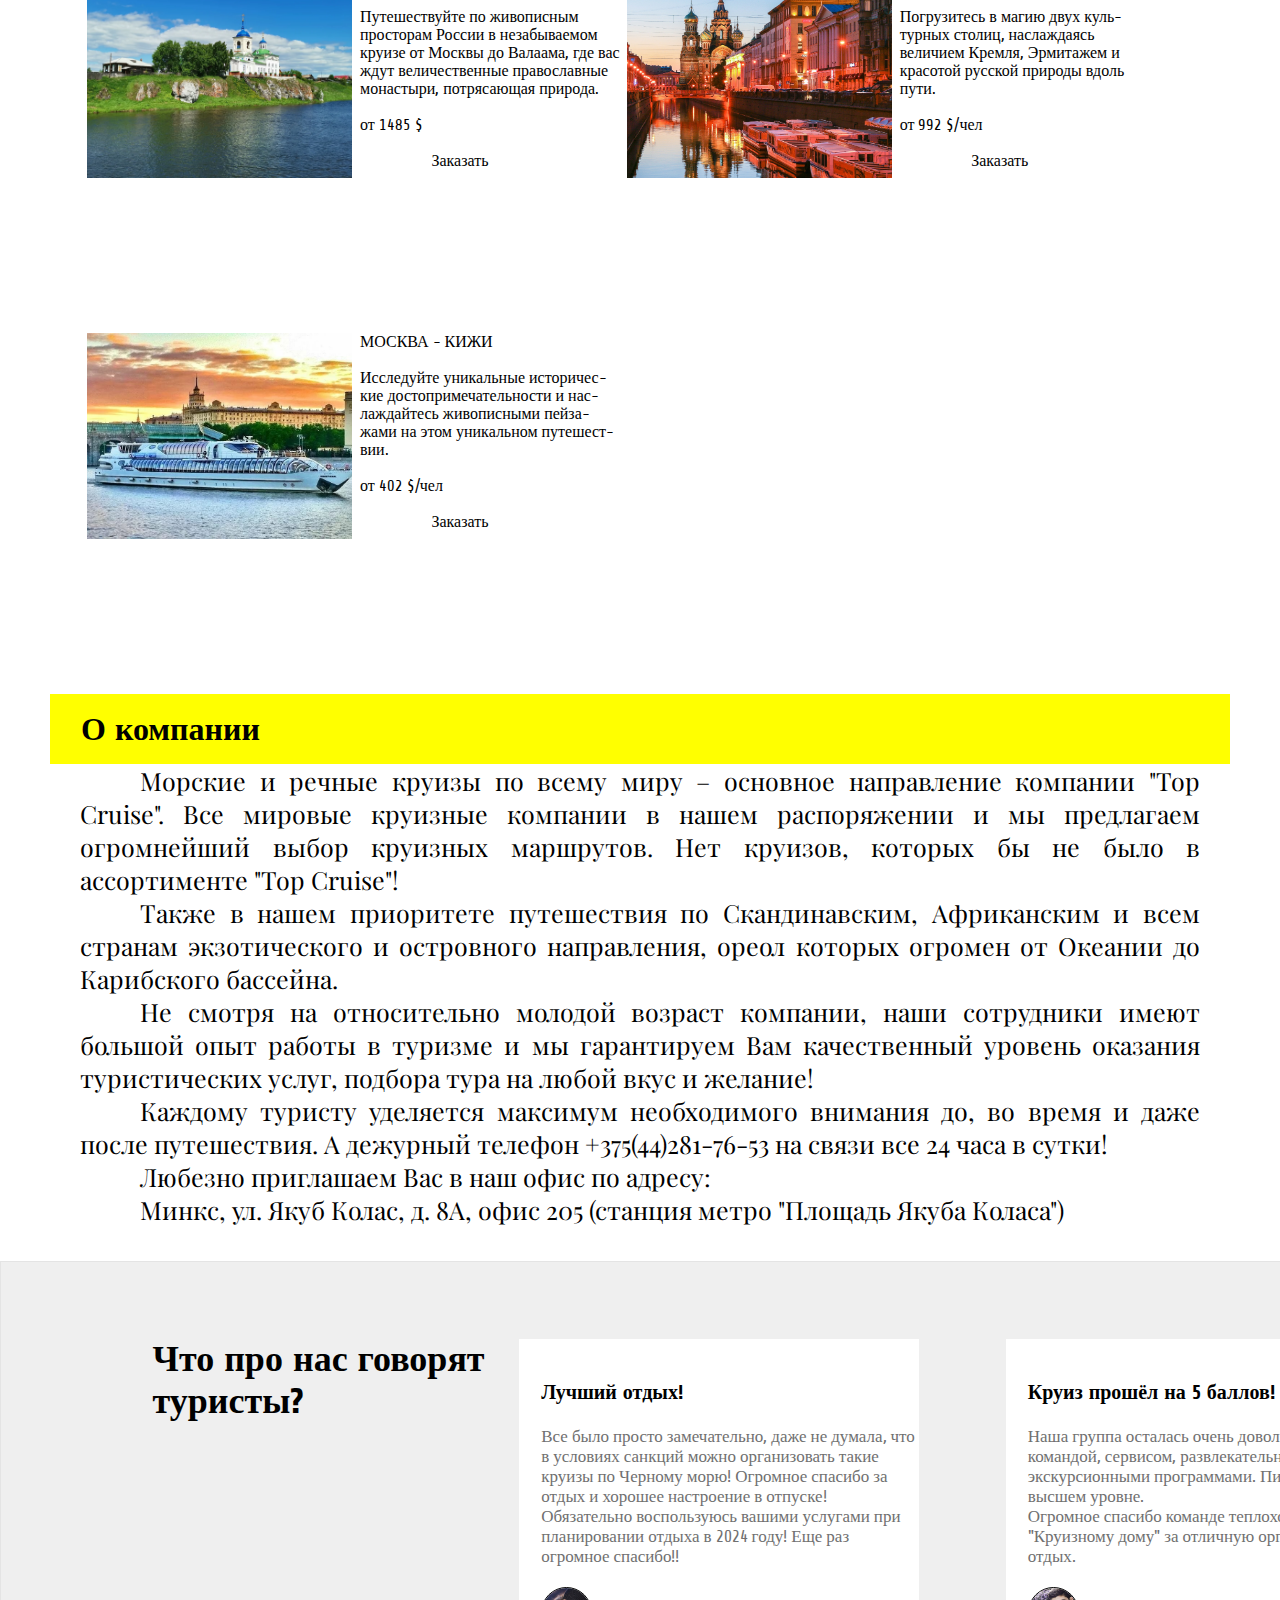
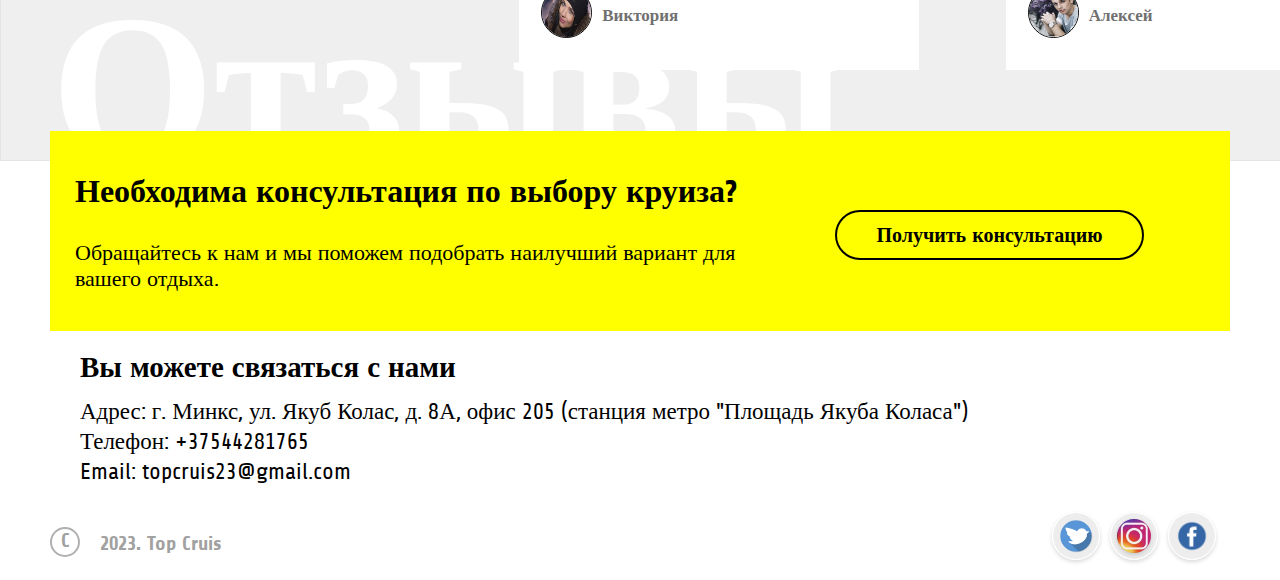
==== commit 93a5bd3d: "Update index1.html" ====
--- a/index1.html
+++ b/index1.html
@@ -79,46 +79,54 @@
         <section class="cards_R">
             <div class="cards__row" style="width: 100%;">
                 <div class="cards__column1_1">
-                    <a href="#openModal"><div class="cards__item" style="border: 1px solid black;">
+                    <div class="cards__item">
                         <div class="cards__image1">
                             <img src="img/R_1.webp">
                         </div>
-                        <div class="cards__body">
-                            Маршрут: Москва – Углич – Кузино – Петрозаводск – Свирьстрой – Валаам – Санкт-Петербург (2 Дня) – Москва<br><br>
-        
-                            <p>2023 год: Авг 04 , 16<br>2 взрослых<br><br></p>
-        
-                            от 1485 $
-                        </div>
-                    </div></a>
+                    </div>
+                </div>
+                <div class="cards__body1_R">
+                    <a>МОСКВА – ВАЛААМ<br><br></a>
+
+                    <p>Путешествуйте по живописным <br>просторам России в незабываемом <br>круизе от Москвы до Валаама, где вас<br>ждут величественные православные <br>монастыри, потрясающая природа.<br><br></p>
+
+                    <a>от 1485 $<br><br></a>
+                    <a href="#openModal"><button type="button" style="font-weight: 500;">Заказать</button></a>
                 </div>
                 <div class="cards__column2_1">
-                    <a href="#openModal"><div class="cards__item" style="border: 1px solid black;">
+                    <div class="cards__item_R">
                         <div class="cards__image2">
                             <img src="img/R_2.jpg">
                         </div>
-                        <div class="cards__body">
-                            Маршрут: Москва – Углич – Мышкин – Кузино – Кижи – Мандроги – Валаам – Санкт-Петербург<br><br>
-        
-                            <p>2023: Июль 7, Нояб 29,30<br>2 взрослых<br><br></p>
-        
-                            от 992 $/чел
-                        </div>
-                    </div></a>
-                </div>
+                    </div>
+                </div>
+                <div class="cards__body2_R">
+                    <a>МОСКВА – САНКТ-ПЕТЕРБУРГ<br><br></a>
+
+                    <p>Погрузитесь в магию двух куль-<br>турных столиц, наслаждаясь <br>величием Кремля, Эрмитажем и <br>красотой русской природы вдоль <br>пути.<br><br></p>
+
+                    <a>от 992 $/чел<br><br></a>
+                    <a href="#openModal"><button type="button" style="font-weight: 500;">Заказать</button></a>
+                </div>
+            </div>
+        </section>  
+
+        <section class="cards_R1">
+            <div class="cards__row" style="width: 100%;">
                 <div class="cards__column3_1">
-                    <a href="#openModal"><div class="cards__item_R" style="border: 1px solid black;">
+                    <div class="cards__item_R">
                         <div class="cards__image3">
                             <img src="img/R_3.jpg">
                         </div>
-                        <div class="cards__body">
-                            Маршрут: Москва - Углич -Мышкин - Шлиссельбург (крепость Орешек) – Коневец – Мандроги – Кижи – Москва<br><br>
-        
-                            <p>2023: Март 2, Авг 15, 2, Окт 3, 10<br>2 взрослых<br><br></p>
-        
-                            от 402 $/чел
-                        </div>
-                    </div></a>
+                    </div>
+                </div>
+                <div class="cards__body_R">
+                    <a>МОСКВА - КИЖИ<br><br></a>
+
+                    <p>Исследуйте уникальные историчес-<br>кие достопримечательности и нас-<br>лаждайтесь живописными пейза-<br>жами на этом уникальном путешест-<br>вии.<br><br></p>
+
+                    <a>от 402 $/чел<br><br></a>
+                    <a href="#openModal"><button type="button" style="font-weight: 500;">Заказать</button></a>
                 </div>
             </div>
         </section>  
@@ -131,34 +139,32 @@
                         <a href="#close" title="Close" class="close">×</a>
                     </div>
                     <h3 class="modal-title">Заявка на бронь</h3>
-                    <form action="b0.php" method="post" target="_blank" name="f1">
                         <div class="modal-body">    
                             <ul>
                                 <p><b>Фамилия:</b><br>
-                                    <input name="fam" type="text" style="border: 1px solid black;" required>
+                                    <input type="text" style="border: 1px solid black;">
                                 </p>
                                 <p><b>Имя:</b><br>
-                                    <input name="name" type="text" style="border: 1px solid black;" required>
+                                    <input type="text" style="border: 1px solid black;">
                                 </p>
                                 <p><b>Отчество:</b><br>
-                                    <input name="otch" class="telefon" type="text" style="border: 1px solid black;" required>
+                                    <input class="telefon" type="text" style="border: 1px solid black;">
                                 </p>
                                 <div class="tel_em">
                                     <p><b>Телефон:</b><br>
-                                        <input name="tel" type="text" style="border: 1px solid black;" required>
+                                        <input type="text" style="border: 1px solid black;">
                                     </p>
                                     <p><b>Email:</b><br>
-                                        <input name="email" type="email" style="border: 1px solid black;" required>
+                                        <input type="email" style="border: 1px solid black;">
                                     </p>
                                 </div>
                             </ul>
                         </div>
                         <div class="PMC_send">
                             <div class="PMC">
-                                <a href="#send"><input type="submit" value="Отправить" style="font-weight: bold;" name="sab"></a>
+                                <a href="#send"><button type="button" style="font-weight: bold;">Отправить</button></a>
                             </div>
                         </div>
-                    </form>
                 </div>
             </div>
         </div>
@@ -177,7 +183,7 @@
             </div>
         </div>
 
-        <div class="company">
+        <div class="company_R">
             <div class="about_company text">
                 <p><a name="about"></a></p>
                 <p>О компании</p>
@@ -246,4 +252,3 @@
         
         <script src="./js/main.js"></script>
     </body>
-</html>
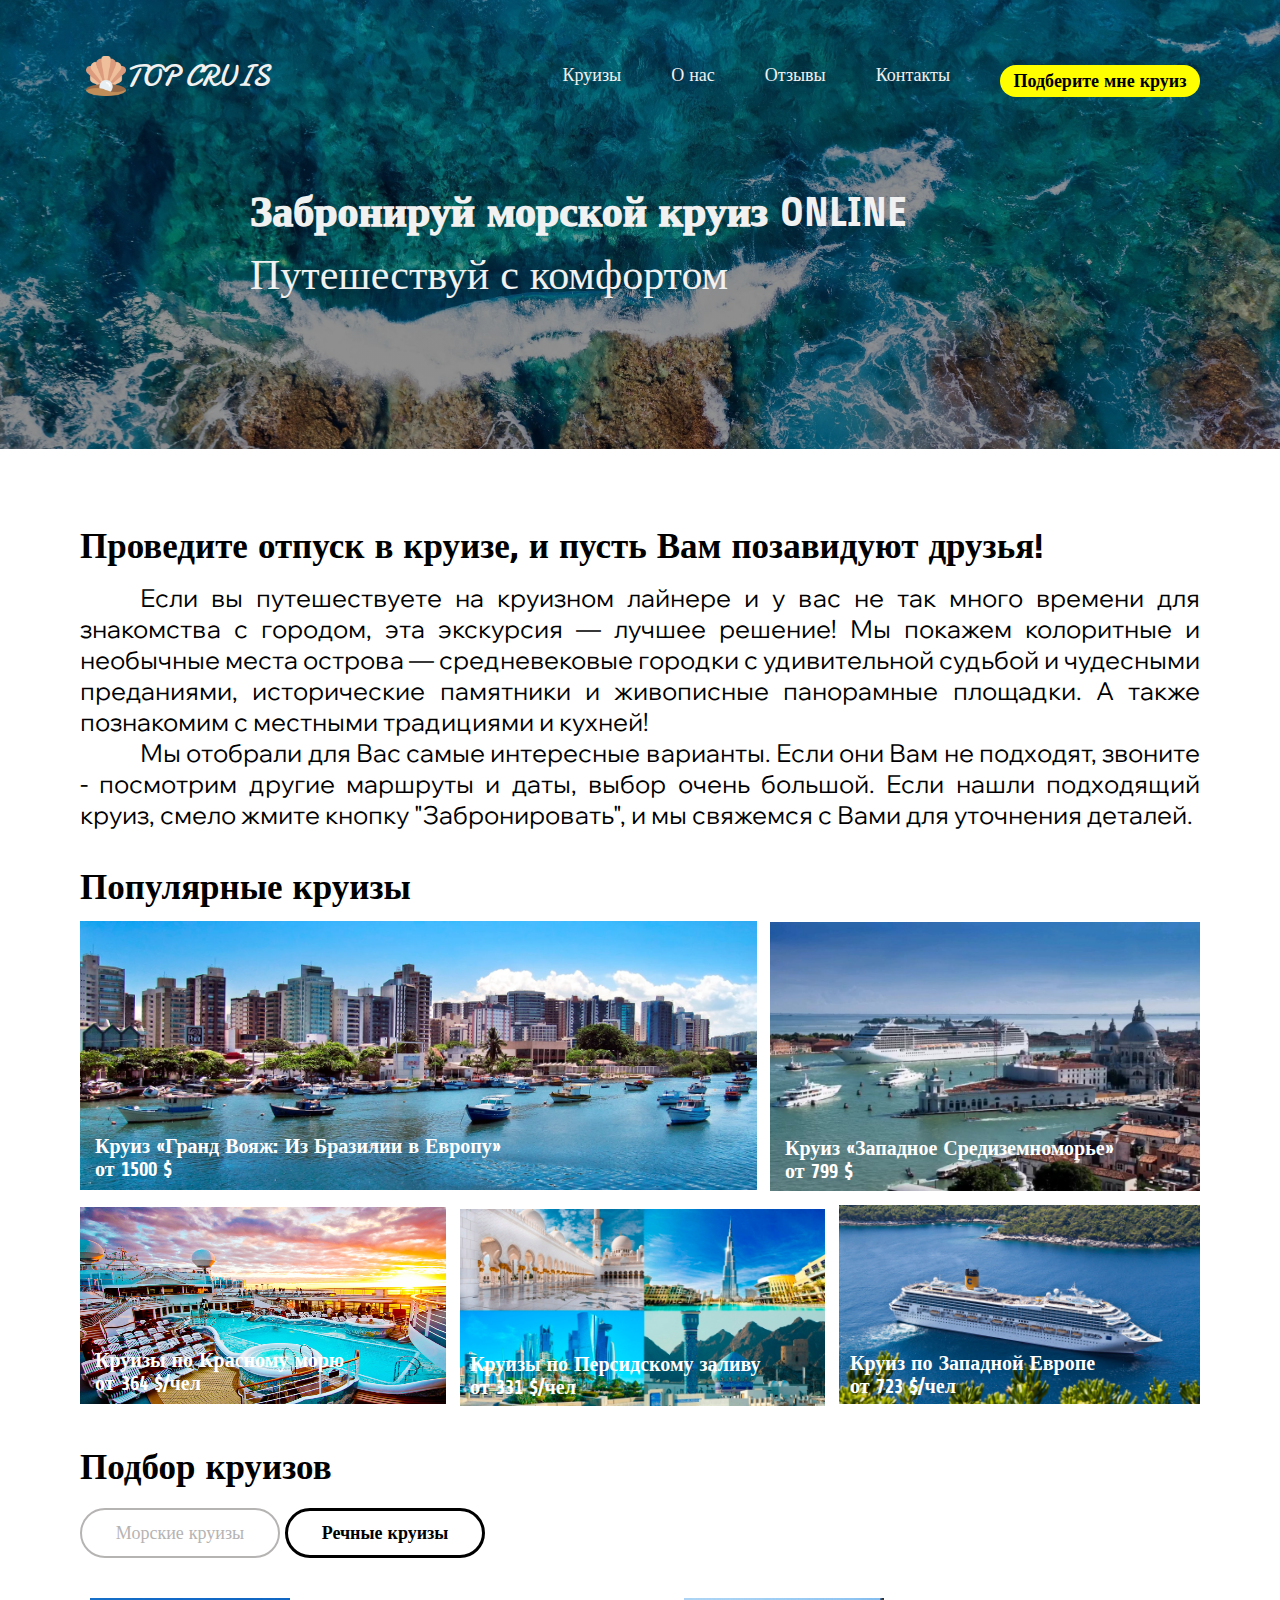
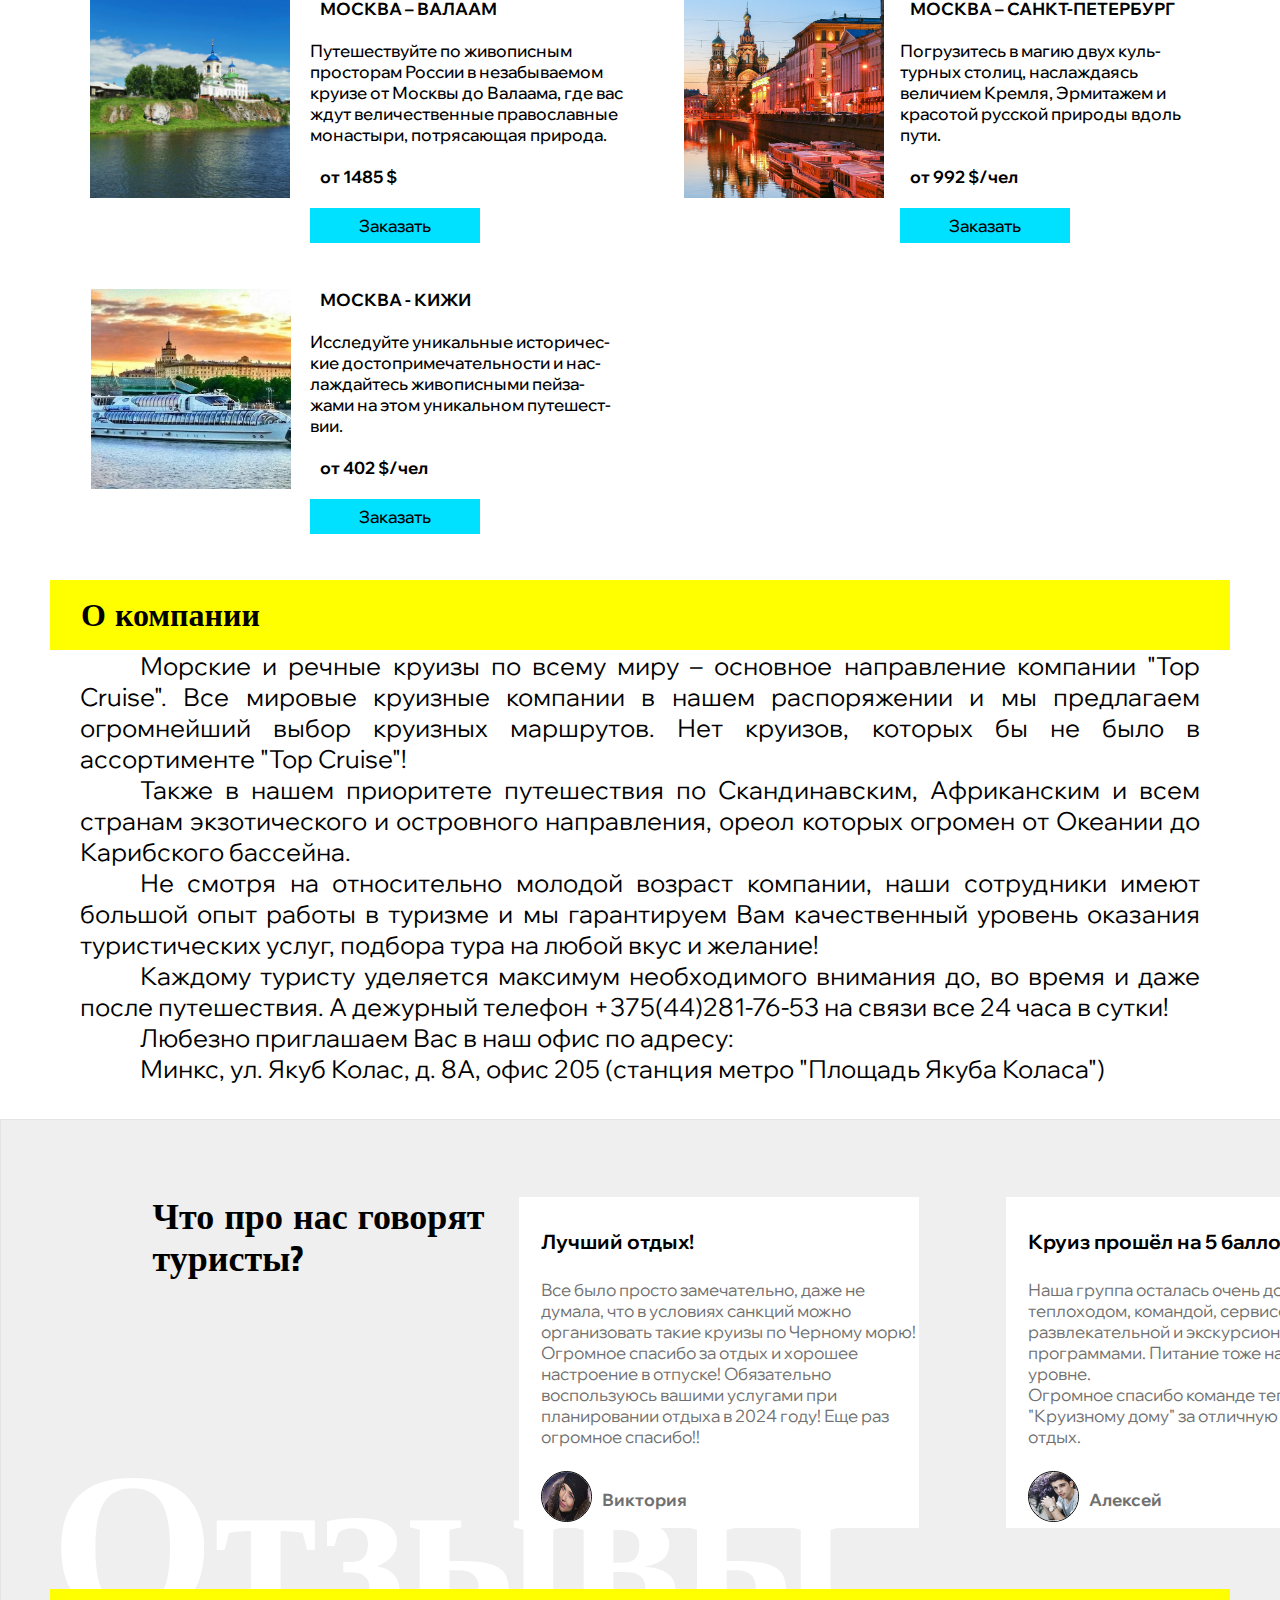
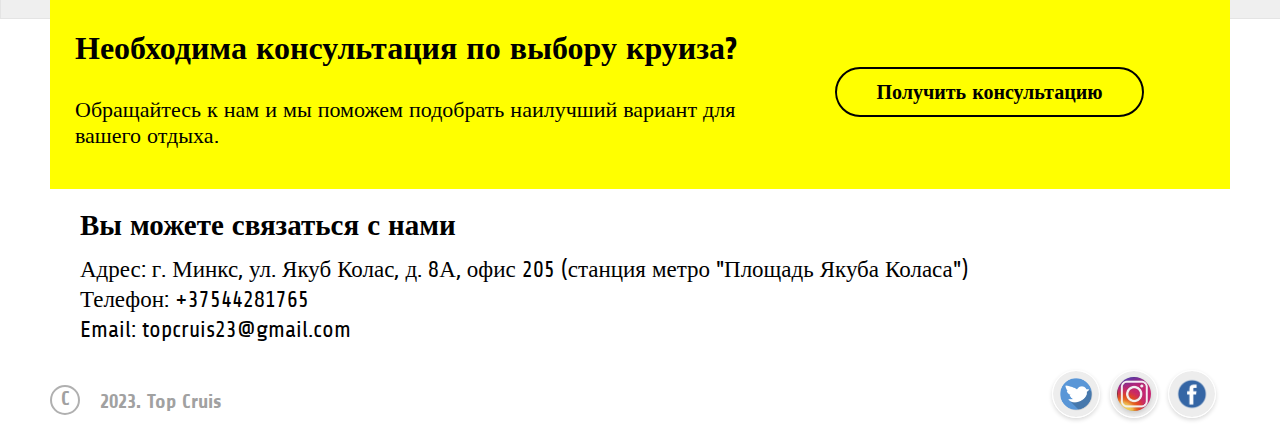
==== commit c1138232: "Update index1.html" ====
--- a/index1.html
+++ b/index1.html
@@ -1,4 +1,5 @@
 <!DOCTYPE html>
+<meta name="viewport" content="width=device-width, initial-scale=1">
 <html lang="en">
     <head>
         <meta charset="UTF-8">
--- a/css/main.css
+++ b/css/main.css
@@ -1,5 +1,5 @@
 @import "./reset.css";
-@import url('https://fonts.googleapis.com/css2?family=Damion&family=Playfair+Display:wght@400;700&family=Share:wght@700&display=swap');
+@import url('https://fonts.googleapis.com/css2?family=Damion&family=Playfair+Display:wght@400;700&family=Share:wght@700&family=Wix+Madefor+Display&display=swap');
 body{
     color: #000;
     font-family: 'Damion', cursive;
@@ -99,7 +99,7 @@
 
 .water p {
     font-size: 25px;
-    font-family: Playfair Display;
+    font-family: Wix Madefor Display;
     font-weight: 400;
     text-align: justify;
     text-indent: 60px;
@@ -226,22 +226,313 @@
     font-weight: 550;
     border: yellow;
 }
+.popular-cruis_button {
+    margin-top: 50px;
+}
 .MCruis {
     font-size: 18px;
-    margin-top: 10px;
-}
-
-
+    margin-top: 20px;
+}
+
+
+.cards4_M {
+    display: none;
+}
+.cards5_M {
+    display: none;
+}
+.cards6_M {
+    display: none;
+}
+.cards7_M {
+    display: none;
+}
 .cards1 {
-    margin-top: 20px;
-}
-.cards__body {
-    font-family: Share;
-    font-size: 16px;
-    font-weight: bold;
-}
-.cards__body p {
-    color: #00000065;
+    margin-top: 40px;
+}
+.cards2 {
+    margin-top: -70px;
+}
+.cards3 {
+    margin-top: -70px;
+}
+.cards4 {
+    margin-top: -70px;
+}
+.cards__body_R {
+    font-family: Wix Madefor Display;
+    font-size: 17px;
+    font-weight: 500;
+    white-space: nowrap;
+    margin-left: -50px;
+}
+.cards__body_M {
+    font-family: Wix Madefor Display;
+    font-size: 17px;
+    font-weight: bold;
+    white-space: nowrap;
+    margin-left: -40px;
+}
+.cards__body_M1_new {
+    font-family: Wix Madefor Display;
+    font-size: 17px;
+    font-weight: bold;
+    white-space: nowrap;
+    margin-left: -35px;
+}
+.cards__body_M1 {
+    font-family: Wix Madefor Display;
+    font-size: 17px;
+    font-weight: bold;
+    white-space: nowrap;
+    margin-left: -35px;
+}
+.cards__body_M2_new {
+    font-family: Wix Madefor Display;
+    font-size: 17px;
+    font-weight: bold;
+    white-space: nowrap;
+    margin-left: 15px;
+}
+.cards__body_M2 {
+    font-family: Wix Madefor Display;
+    font-size: 17px;
+    font-weight: bold;
+    white-space: nowrap;
+    margin-left: 5px;
+}
+.cards__body_M3 {
+    font-family: Wix Madefor Display;
+    font-size: 17px;
+    font-weight: bold;
+    white-space: nowrap;
+    margin-left: -52px;
+}
+.cards__body_M4 {
+    font-family: Wix Madefor Display;
+    font-size: 17px;
+    font-weight: bold;
+    white-space: nowrap;
+    margin-left: 4px;
+}
+.cards__body_M5 {
+    font-family: Wix Madefor Display;
+    font-size: 17px;
+    font-weight: bold;
+    white-space: nowrap;
+    margin-left: -7px;
+}
+.cards__body_M6 {
+    font-family: Wix Madefor Display;
+    font-size: 17px;
+    font-weight: bold;
+    white-space: nowrap;
+    margin-left: -7px;
+}
+.cards__body_M7 {
+    font-family: Wix Madefor Display;
+    font-size: 17px;
+    font-weight: bold;
+    white-space: nowrap;
+    margin-left: -7px;
+}
+.cards__body_M p {
+    font-weight: 500;
+}
+.cards__body_M1_new p {
+    font-weight: 500;
+}
+.cards__body_M1 p {
+    font-weight: 500;
+}
+.cards__body_M2_new p {
+    font-weight: 500;
+}
+.cards__body_M2 p {
+    font-weight: 500;
+}
+.cards__body_M3 p {
+    font-weight: 500;
+}
+.cards__body_M4 p {
+    font-weight: 500;
+}
+.cards__body_M5 p {
+    font-weight: 500;
+}
+.cards__body_M6 p {
+    font-weight: 500;
+}
+.cards__body_M7 p {
+    font-weight: 500;
+}
+.cards__body_M a {
+    margin-left: 10px;
+}
+.cards__body_M1_new a {
+    margin-left: 10px;
+}
+.cards__body_M1 a {
+    margin-left: 10px;
+}
+.cards__body_M2_new a {
+    margin-left: 10px;
+}
+.cards__body_M2 a {
+    margin-left: 10px;
+}
+.cards__body_M3 a {
+    margin-left: 10px;
+}
+.cards__body_M4 a {
+    margin-left: 10px;
+}
+.cards__body_M5 a {
+    margin-left: 10px;
+}
+.cards__body_M6 a {
+    margin-left: 10px;
+}
+.cards__body_M7 a {
+    margin-left: 10px;
+}
+.cards__body_R a {
+    margin-left: 10px;
+    font-weight: bold;
+}
+.cards__body1_R a {
+    margin-left: 10px;
+}
+.cards__body2_R a {
+    margin-left: 10px;
+}
+.cards__body1_R {
+    font-family: Wix Madefor Display;
+    font-size: 17px;
+    font-weight: bold;
+    white-space: nowrap;
+    margin-left: -50px;
+}
+.cards__body1_R p {
+    font-weight: 500;
+}
+.cards__body2_R {
+    font-family: Wix Madefor Display;
+    font-size: 17px;
+    font-weight: bold;
+    white-space: nowrap;
+    margin-left: -3px;
+}
+.cards__body2_R p {
+    font-weight: 500;
+}
+.cards__body_R button {
+    border: 1px solid rgb(0, 225, 255);
+    background-color: rgb(0, 225, 255);
+    color: black;
+    max-width: 170px;
+    height: 35px;
+    margin-left: -10px;
+}
+.cards__body1_R button {
+    border: 1px solid rgb(0, 225, 255);
+    background-color: rgb(0, 225, 255);
+    color: black;
+    max-width: 170px;
+    height: 35px;
+    margin-left: -10px;
+}
+.cards__body2_R button {
+    border: 1px solid rgb(0, 225, 255);
+    background-color: rgb(0, 225, 255);
+    color: black;
+    max-width: 170px;
+    height: 35px;
+    margin-left: -10px;
+}
+.cards__body_M button {
+    border: 1px solid rgb(0, 225, 255);
+    background-color: rgb(0, 225, 255);
+    color: black;
+    max-width: 170px;
+    height: 35px;
+    margin-left: -10px;
+}
+.cards__body_M1_new button {
+    border: 1px solid rgb(0, 225, 255);
+    background-color: rgb(0, 225, 255);
+    color: black;
+    max-width: 170px;
+    height: 35px;
+    margin-left: -10px;
+}
+.cards__body_M1 button {
+    border: 1px solid rgb(0, 225, 255);
+    background-color: rgb(0, 225, 255);
+    color: black;
+    max-width: 170px;
+    height: 35px;
+    margin-left: -10px;
+}
+.cards__body_M2_new button {
+    border: 1px solid rgb(0, 225, 255);
+    background-color: rgb(0, 225, 255);
+    color: black;
+    max-width: 170px;
+    height: 35px;
+    margin-left: -10px;
+}
+.cards__body_M2 button {
+    border: 1px solid rgb(0, 225, 255);
+    background-color: rgb(0, 225, 255);
+    color: black;
+    max-width: 170px;
+    height: 35px;
+    margin-left: -10px;
+}
+.cards__body_M3 button {
+    border: 1px solid rgb(0, 225, 255);
+    background-color: rgb(0, 225, 255);
+    color: black;
+    max-width: 170px;
+    height: 35px;
+    margin-left: -10px;
+}
+.cards__body_M4 button {
+    border: 1px solid rgb(0, 225, 255);
+    background-color: rgb(0, 225, 255);
+    color: black;
+    max-width: 170px;
+    height: 35px;
+    margin-left: -10px;
+}
+.cards__body_M5 button {
+    border: 1px solid rgb(0, 225, 255);
+    background-color: rgb(0, 225, 255);
+    color: black;
+    max-width: 170px;
+    height: 35px;
+    margin-left: -10px;
+}
+.cards__body_M6 button {
+    border: 1px solid rgb(0, 225, 255);
+    background-color: rgb(0, 225, 255);
+    color: black;
+    max-width: 170px;
+    height: 35px;
+    margin-left: -10px;
+}
+.cards__body_M7 button {
+    border: 1px solid rgb(0, 225, 255);
+    background-color: rgb(0, 225, 255);
+    color: black;
+    max-width: 170px;
+    height: 35px;
+    margin-left: -10px;
+}
+.cards__body_R p {
+    color: #000000;
+    font-weight: 500;
 }
 .cards__row {
     max-width: 1180px;
@@ -254,9 +545,6 @@
     padding: 0 30px;
     margin: 0 auto;
     display: flex;
-}
-.cards2 {
-    margin-top: 50px;
 }
 .cards__column {
     padding: 0 7px;
@@ -264,17 +552,16 @@
 }
 .cards__column1_1 {
     width: 280px;
-    padding: 0 7px;
     height: 361px;
 }
 .cards__column2_1 {
     width: 280px;
-    padding: 0 7px;
+    padding: 0 1px;
     height: 361px;
 }
 .cards__column3_1 {
     width: 280px;
-    padding: 0 7px;
+    padding: 0 1px;
     height: 361px;
 }
 .cards__column4_1 {
@@ -297,68 +584,68 @@
     padding: 0 7px;
     height: 361px;
 }
-.cards__image {
+.cards__image1 {
+    width: 200px;
     margin: 0px 0px 20px 0px;
     padding: 0px 0px 58% 0px;
-    height: 206px;
+    height: 200px;
     overflow: hidden;
     position: relative;
-}
-.cards__image1 {
-    width: 265px;
+    margin-left: 10px;
+}
+.cards__image2 {
+    width: 200px;
     margin: 0px 0px 20px 0px;
     padding: 0px 0px 58% 0px;
-    height: 206px;
+    height: 200px;
     overflow: hidden;
     position: relative;
-}
-.cards__image2 {
-    width: 265px;
+    margin-left: 60px;
+}
+.cards__image3 {
+    width: 200px;
     margin: 0px 0px 20px 0px;
     padding: 0px 0px 58% 0px;
-    height: 206px;
+    height: 200px;
     overflow: hidden;
     position: relative;
-}
-.cards__image3 {
-    width: 265px;
+    margin-left: 10px;
+}
+.cards__image4 {
+    width: 200px;
     margin: 0px 0px 20px 0px;
     padding: 0px 0px 58% 0px;
-    height: 206px;
+    height: 200px;
     overflow: hidden;
     position: relative;
-}
-.cards__image4 {
-    width: 265px;
+    margin-left: 50px;
+}
+.cards__image5 {
+    width: 200px;
     margin: 0px 0px 20px 0px;
     padding: 0px 0px 58% 0px;
-    height: 206px;
+    height: 200px;
     overflow: hidden;
     position: relative;
-}
-.cards__image5 {
-    width: 265px;
+    margin-left: 5px;
+}
+.cards__image6 {
+    width: 200px;
     margin: 0px 0px 20px 0px;
     padding: 0px 0px 58% 0px;
-    height: 206px;
+    height: 200px;
     overflow: hidden;
     position: relative;
-}
-.cards__image6 {
-    width: 265px;
+    margin-left: 60px;
+}
+.cards__image7 {
+    width: 200px;
     margin: 0px 0px 20px 0px;
     padding: 0px 0px 58% 0px;
-    height: 206px;
+    height: 200px;
     overflow: hidden;
     position: relative;
-}
-.cards__image7 {
-    width: 265px;
-    margin: 0px 0px 20px 0px;
-    padding: 0px 0px 58% 0px;
-    height: 206px;
-    overflow: hidden;
-    position: relative;
+    margin-left: 5px;
 }
 .cards__image1 img{
     width: 100%;
@@ -418,8 +705,11 @@
 }
 
 
-.company {
-    margin-top: 42px;
+.company_R {
+    margin-top: -70px;
+}
+.company_M {
+    margin-top: -70px;
 }
 .about_company {
     width: 1218px; 
@@ -443,7 +733,7 @@
     padding: 0 30px;
     margin: 0 auto;
     font-size: 25px;
-    font-family: Playfair Display;
+    font-family: Wix Madefor Display;
     font-weight: 400;
     color: #000;
     text-align: justify;
@@ -500,12 +790,12 @@
 }
 .otziv1_text {
     font-size: 17px;
-    font-family: Share;
+    font-family: Wix Madefor Display;
 }
 .otziv1_text h1 {
     font-weight: bold;
     font-size: 20px;
-    margin-top: 41px;
+    margin-top: 31px;
     margin-left: 21px;
 }
 .otziv1_text p {
@@ -537,12 +827,12 @@
 }
 .otziv2_text {
     font-size: 17px;
-    font-family: Share;
+    font-family: Wix Madefor Display;
 }
 .otziv2_text h1 {
     font-weight: bold;
     font-size: 20px;
-    margin-top: 41px;
+    margin-top: 31px;
     margin-left: 21px;
 }
 .otziv2_text p {
@@ -580,7 +870,7 @@
     width: 1218px; 
     height: 200px; 
     border:1px solid yellow; 
-    margin:auto; 
+    margin: auto; 
     background: yellow;
 }
 .consult_take b {
@@ -596,7 +886,7 @@
     font-family: Share;
 }
 .consult_text h1 {
-    margin-top: 61px;
+    margin-top: 60px;
     font-weight: bold;
     font-size: 32px;
 }
@@ -690,7 +980,10 @@
 
 
 .cards_R {
-    margin-top: 20px;
+    margin-top: 40px;
+}
+.cards_R1 {
+    margin-top: -70px;
 }
 
 
--- a/css/media.css
+++ b/css/media.css
@@ -1,385 +1,609 @@
-@media (max-width: 1180px) {
-    .nav-list {
-        display: none;
-    }
-    .nav-button {
-        position: absolute;
-        display: block;
-        z-index: 9;
-        top: 46px;
-        right: 30px;
-    }
-    .nav.open .nav-list {
-        position: fixed;
-        top: 0;
-        bottom: 0;
-        left: 0;
-        right: 0;
-        background-color: white;
-
-        z-index: 1;
-        padding: 46px 30px;
-        display: flex;
-        flex-direction: column;
-        row-gap: 40px;
-
-        font-size: 34px;
-        font-weight: 600px;
-    }
-    .nav.open .nav-list a {
-        color: black;
-    }
-    .nav.open .nav-list .PMC button {
-        display: none;
-    }
-
-    .header-content {
-        display: none;
-    }
-    .W {
-        margin-top: 25px;
-    }
-    .popular-cruis {
-        margin-top: 20px;
-    }
-}
-
-@media (max-height: 189px) {
-    .LOGO {
-        height: 100%;
-    }
-}
-
-@media (max-width: 600px) {
-    .header-nav .logo {
-        font-size: 21px;
-        margin-top: -40px;
-        margin-left: 120px;
-    }
-    .nav-button {
-        width: 33px;
-        height: 33px;
-        margin-top: -20px;
-        margin-left: -120px;
-    }
-    .header-nav img {
-        width: 25px;
-        height: 25px;
-    }
-
-
-    .W {
-        font-size: 23px;
-        margin-bottom: 5px;
-    }
-    .water p {
-        font-size: 16px;
-    }
-
-
-    .popular-cruis {
-        font-size: 23px;
-    }
-    .img1 {
-        width: 500px;
-        height: 200px;
-    }
-    .img2 {
-        width: 500px;
-        margin-left: 0px;
-        height: 200px;
-        margin-top: 15px;
-    }
-    .img3 {
-        width: 500px;
-        margin-left: 0px;
-        height: 200px;
-        margin-top: 15px;
-    }
-    .img4 {
-        width: 500px;
-        margin-left: 0px;
-        height: 200px;
-        margin-top: 15px;
-    }
-    .img5 {
-        width: 500px;
-        margin-left: 0px;
-        height: 200px;
-        margin-top: 15px;
-    }
-    .service-card-img1 {
-        font-size: 18px;
-        margin-top: -47px;
-    }
-    .service-card-img2 {
-        font-size: 18px;
-        margin-top: -47px;
-        margin-left: 15px;
-    }
-    .service-card-img3 {
-        font-size: 18px;
-        margin-top: -47px;
-        margin-left: 15px;
-    }
-    .service-card-img4 {
-        font-size: 18px;
-        margin-top: -47px;
-        margin-left: 15px;
-    }
-    .service-card-img5 {
-        font-size: 18px;
-        margin-top: -47px;
-        margin-left: 15px;
-    }
-
-
-    .popular-cruis_button {
-        margin-top: 25px;
-    }
-    .popular-cruis_button h1 {
-        font-size: 23px;
-    }
-    .MCruis {
-        font-size: 15px;
-    }
-    .MCruis button {
-        width: 150px;
-        height: 30px;
-        margin-left: 30px;
-    }
-
-
-    .cards__body {
-        font-size: 9px;
-        margin-top: -15px;
-    }
-    .cards__image1 {
-        width: 130px;
-        height: 103px;
-    }
-    .cards__image2 {
-        width: 130px;
-        height: 103px;
-    }
-    .cards__image3 {
-        width: 130px;
-        height: 103px;
-    }
-    .cards__image4 {
-        width: 130px;
-        height: 103px;
-    }
-    .cards__image5 {
-        width: 130px;
-        height: 103px;
-    }
-    .cards__image6 {
-        width: 130px;
-        height: 103px;
-    }
-    .cards__image7 {
-        width: 130px;
-        height: 103px;
-    }
-    .cards2 {
-        margin-top: -361px;
-        margin-left: 583px;
-    }
-
-
-    .company {
-        margin-top: -130px;
-    }
-    .about_company {
-        width: 500px;
-        height: 40px;
-        font-size: 23px;
-    }
-    .about_company p {
-        margin-top: -16px;
-    }
-    .company_text {
-        font-size: 16px;
-    }
-
-
-    .otziv_font {
-        width: 600px;
-        height: 350px;
-        margin-top: -10px;
-    }
-    .otzivD_text {
-        display: none;
-    }
-    .otzivM_text {
-        display: block;
-        font-size: 23px;
-        margin-left: 0px;
-        margin-top: 20px;
-    }
-    .otziv_name {
-        display: none;
-    }
-    .otziv1 {
-        width: 250px;
-        height: 215px; 
-        margin-top: 20px;
-        margin-left: -460px;
-    }
-    .otziv1_text h1 {
-        font-size: 13px;
-        margin-top: 25px;
-        margin-left: 15px;
-    }
-    .otziv1_text p {
-        font-size: 11px;
-        margin-left: 15px;
-        margin-right: 15px;
-    }
-    .otziv1_text img {
-        width: 30px;
-        height: 30px;
-        margin-top: -5px;
-        margin-left: 12px;
-    }
-    .otziv1_text a {
-        font-size: 13px;
-    }
-    .otziv2 {
-        width: 250px;
-        height: 215px; 
-        margin-top: 20px;
-        margin-left: -50px;
-    }
-    .otziv2_text h1 {
-        font-size: 13px;
-        margin-top: 25px;
-        margin-left: 15px;
-    }
-    .otziv2_text p {
-        font-size: 11px;
-        margin-left: 15px;
-        margin-right: 15px;
-    }
-    .otziv2_text img {
-        width: 30px;
-        height: 30px;
-        margin-top: -5px;
-        margin-left: 12px;
-    }
-    .otziv2_text a {
-        font-size: 13px;
-    }
-
-
-    .consult_take {
-        width: 500px;
-        height: 140px;
-    }
-    .consult_text h1 {
-        display: none;
-    }
-    .consult button {
-        width: 160px;
-        height: 30px;
-        margin-left: 300px;
-        font-size: 12px;
-    }
-    .consult_text p {
-        display: none;
-    }
-    .consult_take b {
-        display: block;
-        font-size: 18px;
-        margin-top: 20px;
-    }
-    .consult_take a1 {
-        display: block;
-        font-size: 14px;
-        margin-top: -15px;
-    }
-
-
-    .contact h1 {
-        font-size: 24px;
-        margin-top: -20px;
-    }
-    .contact p {
-        font-size: 17px;
-    }
-
-
-    .end p {
-        display: none;
-    }
-    .end b {
-        display: none;
-    }
-    .twitter a {
-        margin-left: -800px;
-    }
-    .instagram a {
-        margin-left: -750px;
-    }
-    .facebook a {
-        margin-left: -700px;
-    }
-
-
-
-
-    .modal-dialog {
-        max-width: 300px;
-        margin: 30px auto;
-    }
-    .modal-dialog_send {
-        max-width: 300px;
-        margin: 30px auto;
-    }
-    .logo1 {
-        font-size: 14px;
-    }
-    .logo1 img {
-        height: 17px;
-        width: 17px;
-    }
-    .modal-content h3 {
-        font-size: 20px
-    }
-    .modal-body {
-        margin-left: 30px;
-    }
-    .modal-body input {
-        height: 25px;
-        width: 220px;
-    }
-
-    .cards1 {
-        display: none;
-    }
-    .cards2 {
-        display: none;
-    }
-
-    .cards1_M {
-        display: block;
-    }
-    .cards2_M {
-        display: block;
-    }
-    .cards3_M {
-        display: block;
-    }
-
-    .cards1_M {
-        margin-top: 20px;
-    }
-    .cards2_M {
-        margin-top: -150px;
-    }
-    .cards3_M {
-        margin-top: -150px;
-        width: 200px;
-    }
-}
+@media (max-width: 1180px) {
+    .nav-list {
+        display: none;
+    }
+    .nav-button {
+        position: absolute;
+        display: block;
+        z-index: 9;
+        top: 46px;
+        right: 30px;
+    }
+    .nav.open .nav-list {
+        position: fixed;
+        top: 0;
+        bottom: 0;
+        left: 0;
+        right: 0;
+        background-color: white;
+
+        z-index: 1;
+        padding: 46px 30px;
+        display: flex;
+        flex-direction: column;
+        row-gap: 40px;
+
+        font-size: 34px;
+        font-weight: 600px;
+    }
+    .nav.open .nav-list a {
+        color: black;
+    }
+    .nav.open .nav-list .PMC button {
+        display: none;
+    }
+
+    .header-content {
+        display: none;
+    }
+    .W {
+        margin-top: 25px;
+    }
+    .popular-cruis {
+        margin-top: 20px;
+    }
+}
+
+@media (max-height: 189px) {
+    .LOGO {
+        height: 100%;
+    }
+}
+
+@media (max-width: 320px) {
+    .header-nav .logo {
+        font-size: 21px;
+        margin-top: -40px;
+        margin-left: 120px;
+    }
+    .nav-button {
+        width: 33px;
+        height: 33px;
+        margin-top: -20px;
+        margin-left: -120px;
+    }
+    .header-nav img {
+        width: 25px;
+        height: 25px;
+    }
+
+
+    .W {
+        font-size: 23px;
+        margin-bottom: 5px;
+    }
+    .water p {
+        font-size: 16px;
+    }
+
+
+    .popular-cruis {
+        font-size: 23px;
+    }
+    .img1 {
+        width: 500px;
+        height: 200px;
+    }
+    .img2 {
+        width: 500px;
+        margin-left: 0px;
+        height: 200px;
+        margin-top: 15px;
+    }
+    .img3 {
+        width: 500px;
+        margin-left: 0px;
+        height: 200px;
+        margin-top: 15px;
+    }
+    .img4 {
+        width: 500px;
+        margin-left: 0px;
+        height: 200px;
+        margin-top: 15px;
+    }
+    .img5 {
+        width: 500px;
+        margin-left: 0px;
+        height: 200px;
+        margin-top: 15px;
+    }
+    .service-card-img1 {
+        font-size: 18px;
+        margin-top: -47px;
+    }
+    .service-card-img2 {
+        font-size: 18px;
+        margin-top: -47px;
+        margin-left: 15px;
+    }
+    .service-card-img3 {
+        font-size: 18px;
+        margin-top: -47px;
+        margin-left: 15px;
+    }
+    .service-card-img4 {
+        font-size: 18px;
+        margin-top: -47px;
+        margin-left: 15px;
+    }
+    .service-card-img5 {
+        font-size: 18px;
+        margin-top: -47px;
+        margin-left: 15px;
+    }
+
+
+    .popular-cruis_button {
+        margin-top: 25px;
+    }
+    .popular-cruis_button h1 {
+        font-size: 23px;
+    }
+    .MCruis {
+        font-size: 15px;
+    }
+    .MCruis button {
+        width: 150px;
+        height: 30px;
+        margin-left: 30px;
+    }
+
+
+    .cards1 {
+        display: none;
+    }
+    .cards2 {
+        display: none;
+    }
+    .cards3 {
+        display: none;
+    }
+    .cards4 {
+        display: none;
+    }
+
+
+    .cards1_M {
+        display: block;
+    }
+    .cards2_M {
+        display: block;
+    }
+    .cards3_M {
+        display: block;
+    }
+    .cards4_M {
+        display: block;
+    }
+    .cards5_M {
+        display: block;
+    }
+    .cards6_M {
+        display: block;
+    }
+    .cards7_M {
+        display: block;
+    }
+
+
+    .cards_R {
+        margin-top: 25px;
+    }
+    .cards__item_R .cards__image2 {
+        margin-left: -435px;
+    }
+    .cards__body_R {
+        font-size: 9px;
+        margin-top: -15px;
+    }
+    .cards__image1 {
+        width: 150px;
+        height: 150px;
+        margin-left: 20px;
+    }
+    .cards__image2 {
+        width: 150px;
+        height: 150px;
+        margin-left: -400px;
+        margin-top: 220px;
+    }
+    .cards__image3 {
+        width: 150px;
+        height: 150px;
+        margin-left: 20px;
+        margin-top: 100px;
+    }
+    .cards__image4 {
+        width: 150px;
+        height: 150px;
+    }
+    .cards__image5 {
+        width: 150px;
+        height: 150px;
+    }
+    .cards__image6 {
+        width: 150px;
+        height: 150px;
+    }
+    .cards__image7 {
+        width: 150px;
+        height: 150px;
+    }
+    .cards2 {
+        margin-top: -361px;
+        margin-left: 583px;
+    }
+    .cards__body1_R {
+        font-size: 15px;
+        margin-left: 40px;
+        margin-top: -4px;
+    }
+    .cards__body1_R a {
+        margin-left: 10px;
+    }
+    .cards__body1_R button {
+        width: 130px;
+        height: 25px;
+    }
+    .cards__body2_R {
+        font-size: 15px;
+        margin-left: -250px;
+        margin-top: 220px;
+    }
+    .cards__body2_R a {
+        margin-left: 10px;
+    }
+    .cards__body2_R button {
+        width: 130px;
+        height: 25px;
+    }
+    .cards__body_R {
+        font-size: 15px;
+        margin-left: 10px;
+        margin-top: 105px;
+    }
+    .cards__body_R a {
+        margin-left: 10px;
+    }
+    .cards__body_R button {
+        width: 130px;
+        height: 25px;
+    }
+
+
+    .cards1_M .cards__image1 {
+        width: 150px;
+        height: 150px;
+        margin-left: 20px;
+        margin-top: 5px;
+    }
+    .cards2_M .cards__image1 {
+        width: 150px;
+        height: 150px;
+        margin-left: 20px;
+        margin-top: 20px;
+    }
+    .cards3_M .cards__image3 {
+        width: 150px;
+        height: 150px;
+        margin-left: 20px;
+        margin-top: 40px;
+    }
+    .cards4_M .cards__image4 {
+        width: 150px;
+        height: 150px;
+        margin-left: 15px;
+        margin-top: -100px;
+    }
+    .cards5_M .cards__image5 {
+        width: 150px;
+        height: 150px;
+        margin-left: 15px;
+        margin-top: -235px;
+    }
+    .cards6_M .cards__image6 {
+        width: 150px;
+        height: 150px;
+        margin-left: 15px;
+        margin-top: -370px;
+    }
+    .cards7_M .cards__image7 {
+        width: 150px;
+        height: 150px;
+        margin-left: 15px;
+        margin-top: -500px;
+    }
+
+    .cards__body_M1 {
+        font-size: 15px;
+        margin-left: -100px;
+        margin-top: 5px;
+    }
+    .cards__body_M1 a {
+        margin-left: 10px;
+    }
+    .cards__body_M1 button {
+        width: 130px;
+        height: 25px;
+    }
+
+    .cards__body_M2 {
+        font-size: 15px;
+        margin-left: -100px;
+        margin-top: 20px;
+    }
+    .cards__body_M2 a {
+        margin-left: 10px;
+    }
+    .cards__body_M2 button {
+        width: 130px;
+        height: 25px;
+    }
+
+    .cards__body_M3 {
+        font-size: 15px;
+        margin-left: 8px;
+        margin-top: 37px;
+    }
+    .cards__body_M3 a {
+        margin-left: 10px;
+    }
+    .cards__body_M3 button {
+        width: 130px;
+        height: 25px;
+    }
+
+    .cards__body_M4 {
+        font-size: 15px;
+        margin-left: -100px;
+        margin-top: -100px;
+    }
+    .cards__body_M4 a {
+        margin-left: 10px;
+    }
+    .cards__body_M4 button {
+        width: 130px;
+        height: 25px;
+    }
+
+    .cards__body_M5 {
+        font-size: 15px;
+        margin-left: -100px;
+        margin-top: -235px;
+    }
+    .cards__body_M5 a {
+        margin-left: 10px;
+    }
+    .cards__body_M5 button {
+        width: 130px;
+        height: 25px;
+    }
+
+    .cards__body_M6 {
+        font-size: 15px;
+        margin-left: -100px;
+        margin-top: -370px;
+    }
+    .cards__body_M6 a {
+        margin-left: 10px;
+    }
+    .cards__body_M6 button {
+        width: 130px;
+        height: 25px;
+    }
+
+    .cards__body_M7 {
+        font-size: 15px;
+        margin-left: -100px;
+        margin-top: -500px;
+    }
+    .cards__body_M7 a {
+        margin-left: 10px;
+    }
+    .cards__body_M7 button {
+        width: 130px;
+        height: 25px;
+        margin-bottom: -500px;
+    }
+
+
+
+    .company_M {
+        margin-top: -635px;
+    }
+    .company_R {
+        margin-top: -35px;
+    }
+    .about_company {
+        width: 500px;
+        height: 40px;
+        font-size: 23px;
+    }
+    .about_company p {
+        margin-top: -16px;
+    }
+    .company_text {
+        font-size: 16px;
+    }
+
+
+    .otziv_font {
+        width: 600px;
+        height: 350px;
+        margin-top: -10px;
+    }
+    .otzivD_text {
+        display: none;
+    }
+    .otzivM_text {
+        display: block;
+        font-size: 23px;
+        margin-left: 0px;
+        margin-top: 20px;
+    }
+    .otziv_name {
+        display: none;
+    }
+    .otziv1 {
+        width: 250px;
+        height: 215px; 
+        margin-top: 20px;
+        margin-left: -460px;
+    }
+    .otziv1_text h1 {
+        font-size: 13px;
+        margin-top: 25px;
+        margin-left: 15px;
+    }
+    .otziv1_text p {
+        font-size: 11px;
+        margin-left: 15px;
+        margin-right: 15px;
+    }
+    .otziv1_text img {
+        width: 30px;
+        height: 30px;
+        margin-top: -5px;
+        margin-left: 12px;
+    }
+    .otziv1_text a {
+        font-size: 13px;
+    }
+    .otziv2 {
+        width: 250px;
+        height: 215px; 
+        margin-top: 20px;
+        margin-left: -50px;
+    }
+    .otziv2_text h1 {
+        font-size: 13px;
+        margin-top: 25px;
+        margin-left: 15px;
+    }
+    .otziv2_text p {
+        font-size: 11px;
+        margin-left: 15px;
+        margin-right: 15px;
+    }
+    .otziv2_text img {
+        width: 30px;
+        height: 30px;
+        margin-top: -5px;
+        margin-left: 12px;
+    }
+    .otziv2_text a {
+        font-size: 13px;
+    }
+
+
+    .consult_take {
+        width: 500px;
+        height: 140px;
+    }
+    .consult_text h1 {
+        display: none;
+    }
+    .consult button {
+        width: 160px;
+        height: 30px;
+        margin-left: 300px;
+        font-size: 12px;
+    }
+    .consult_text p {
+        display: none;
+    }
+    .consult_take b {
+        display: block;
+        font-size: 18px;
+        margin-top: 20px;
+    }
+    .consult_take a1 {
+        display: block;
+        font-size: 14px;
+        margin-top: -15px;
+    }
+
+
+    .contact h1 {
+        font-size: 24px;
+        margin-top: -20px;
+    }
+    .contact p {
+        font-size: 17px;
+    }
+
+
+    .end p {
+        display: none;
+    }
+    .end b {
+        display: none;
+    }
+    .twitter a {
+        margin-left: -800px;
+    }
+    .instagram a {
+        margin-left: -750px;
+    }
+    .facebook a {
+        margin-left: -700px;
+    }
+
+
+
+
+    .modal-dialog {
+        max-width: 300px;
+        margin: 30px auto;
+    }
+    .modal-dialog_send {
+        max-width: 300px;
+        margin: 30px auto;
+    }
+    .logo1 {
+        font-size: 14px;
+    }
+    .logo1 img {
+        height: 17px;
+        width: 17px;
+    }
+    .modal-content h3 {
+        font-size: 20px
+    }
+    .modal-body {
+        margin-left: 30px;
+    }
+    .modal-body input {
+        height: 25px;
+        width: 220px;
+    }
+
+    .cards1 {
+        display: none;
+    }
+    .cards2 {
+        display: none;
+    }
+
+    .cards1_M {
+        display: block;
+    }
+    .cards2_M {
+        display: block;
+    }
+    .cards3_M {
+        display: block;
+    }
+
+    .cards1_M {
+        margin-top: 20px;
+    }
+    .cards2_M {
+        margin-top: -150px;
+    }
+    .cards3_M {
+        margin-top: -150px;
+        width: 200px;
+    }
+}
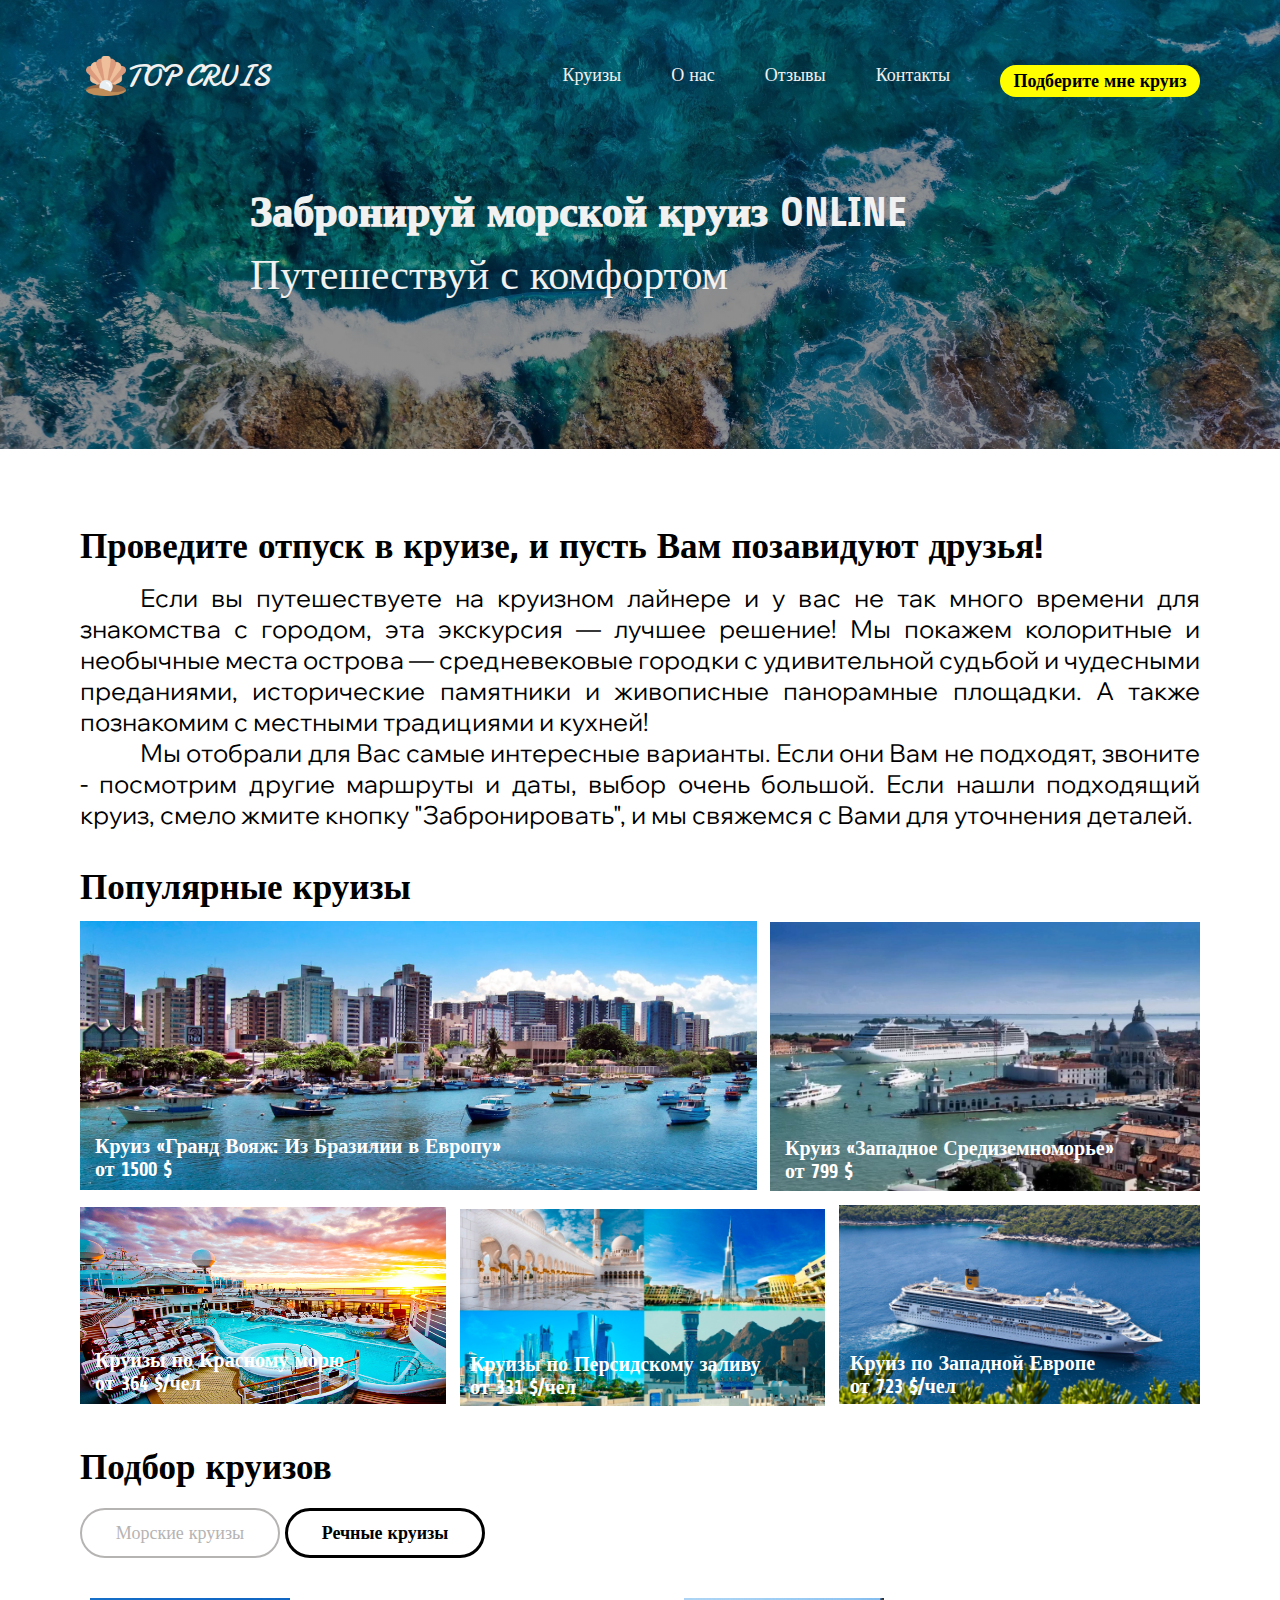
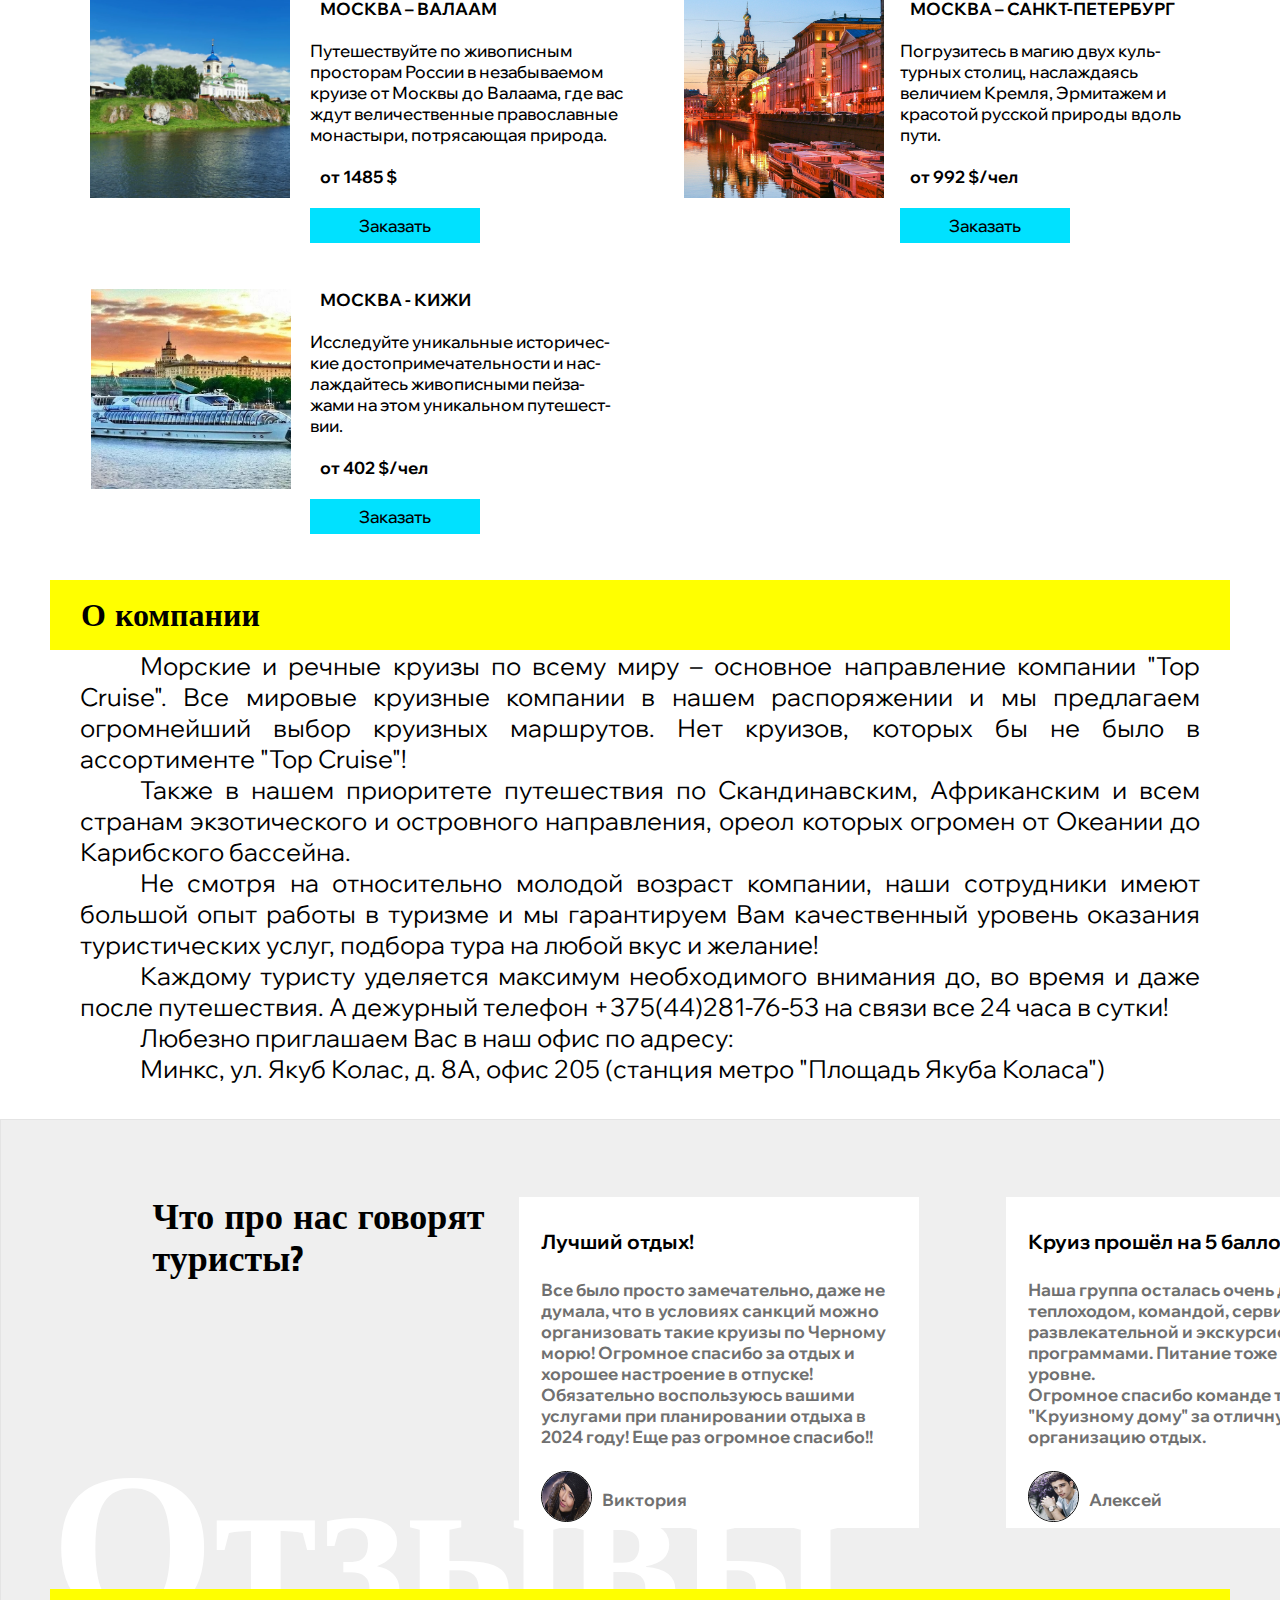
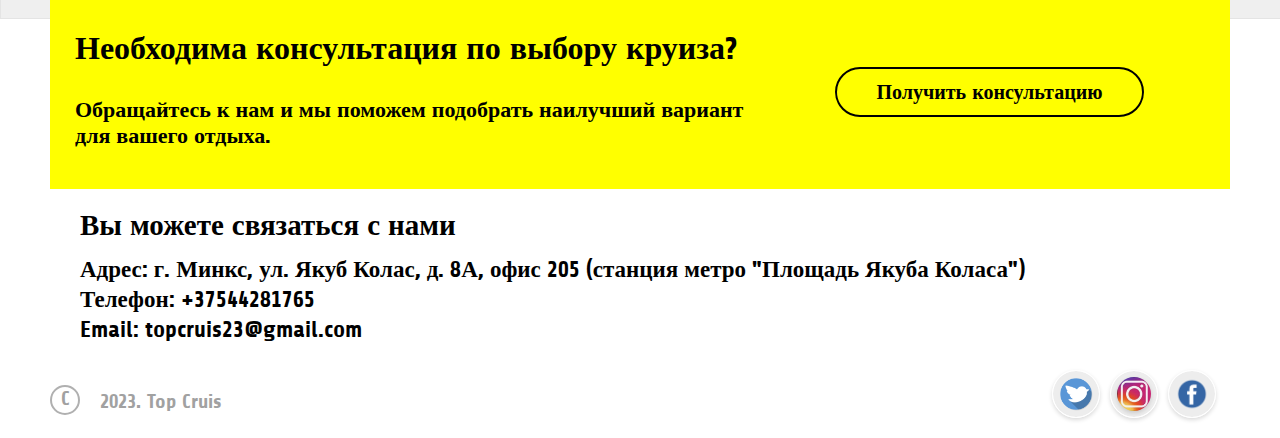
==== commit 6008434c: "Update index1.html" ====
--- a/index1.html
+++ b/index1.html
@@ -1,5 +1,4 @@
 <!DOCTYPE html>
-<meta name="viewport" content="width=device-width, initial-scale=1">
 <html lang="en">
     <head>
         <meta charset="UTF-8">
@@ -18,10 +17,10 @@
                         <a href="#!" class="logo"><img class="IMG-LOGO" src="./img/animal.png"/>TOP CRUIS</a>
                         <nav id="nav" class="nav">
                         <ul class="nav-list">
-                            <li class="nav-item"><a href="#popular_cruis" class="nav-link">Круизы</a></li>
-                            <li class="nav-item"><a href="#about" class="nav-link">О нас</a></li>
-                            <li class="nav-item"><a href="#otz" class="nav-link">Отзывы</a></li>
-                            <li class="nav-item"><a href="#contact" class="nav-link">Контакты</a></li>
+                            <li class="nav-item"><a href="index_pop-cruis_R.html #popular_cruis" class="nav-link">Круизы</a></li>
+                            <li class="nav-item"><a href="index_about_R.html #about" class="nav-link">О нас</a></li>
+                            <li class="nav-item"><a href="index_otz_R.html #otz" class="nav-link">Отзывы</a></li>
+                            <li class="nav-item"><a href="index_contact_R.html #contact" class="nav-link">Контакты</a></li>
                             <div class="PMC">
                                 <style>button {color: rgb(0, 0, 0); border:2px; width: 200px;}</style>
                                 <li class="nav-item"><a href="#take_cruis" class="nav-link"><button type="button">Подберите мне круиз</button></a></li>
@@ -49,7 +48,6 @@
             <p>Мы отобрали для Вас самые интересные варианты. Если они Вам не подходят, звоните - посмотрим другие маршруты и даты, выбор очень большой. Если нашли подходящий круиз, смело жмите кнопку "Забронировать", и мы свяжемся с Вами для уточнения деталей.</p>
         </div>
 
-        <p><a name="popular_cruis"></a></p>
         <h1 class="popular-cruis">Популярные круизы</h1>
         
         <div class="IMG">
@@ -106,7 +104,7 @@
 
                     <p>Погрузитесь в магию двух куль-<br>турных столиц, наслаждаясь <br>величием Кремля, Эрмитажем и <br>красотой русской природы вдоль <br>пути.<br><br></p>
 
-                    <a>от 992 $/чел<br><br></a>
+                    <a>от 992 $/чел<br><br>
                     <a href="#openModal"><button type="button" style="font-weight: 500;">Заказать</button></a>
                 </div>
             </div>
@@ -127,6 +125,74 @@
                     <p>Исследуйте уникальные историчес-<br>кие достопримечательности и нас-<br>лаждайтесь живописными пейза-<br>жами на этом уникальном путешест-<br>вии.<br><br></p>
 
                     <a>от 402 $/чел<br><br></a>
+                    <a href="#openModal"><button type="button" style="font-weight: 500;">Заказать</button></a>
+                </div>
+            </div>
+        </section>  
+
+        <section class="cards_R1_M">
+            <div class="cards__row" style="width: 100%;">
+                <div class="cards__column1_1">
+                    <div class="cards__column1_1_R">
+                    <div class="cards__item">
+                        <div class="cards__image1">
+                            <img src="img/R_1.webp" style="height: 120px; width: 120px;">
+                        </div>
+                    </div>
+                    </div>
+                </div>
+                <div class="cards__body1_R">
+                    <div class="cards__body1_R_M">
+                    <a>МОСКВА – ВАЛААМ<br><br></a>
+
+                    <p>Путешествуйте по живописным <br>просторам России в незабываемом <br>круизе от Москвы до Валаама, где вас<br>ждут величественные православные <br>монастыри, потрясающая природа.<br><br></p>
+
+                    от 1485 $<br><br>
+                    <a href="#openModal"><button type="button" style="font-weight: 500;">Заказать</button></a>
+                    </div>
+                </div>
+            </div>
+        </section>  
+
+        <section class="cards_R2_M">
+            <div class="cards__row" style="width: 100%;">
+                <div class="cards__column2_1">
+                    <div class="cards__column2_1_R">
+                    <div class="cards__item_R">
+                        <div class="cards__image1">
+                            <img src="img/R_2.jpg" style="height: 120px; width: 120px;">
+                        </div>
+                    </div>
+                    </div>
+                </div>
+                <div class="cards__body2_R">
+                    <a>МОСКВА – САНКТ-ПЕТЕРБУРГ<br><br></a>
+
+                    <p>Погрузитесь в магию двух куль-<br>турных столиц, наслаждаясь <br>величием Кремля, Эрмитажем и <br>красотой русской природы вдоль <br>пути.<br><br></p>
+
+                    от 992 $/чел<br><br>
+                    <a href="#openModal"><button type="button" style="font-weight: 500;">Заказать</button></a>
+                </div>
+            </div>
+        </section>  
+
+        <section class="cards_R3_M">
+            <div class="cards__row" style="width: 100%;">
+                <div class="cards__column3_1">
+                    <div class="cards__column3_1_R">
+                    <div class="cards__item_R">
+                        <div class="cards__image3">
+                            <img src="img/R_3.jpg" style="height: 120px; width: 120px;">
+                        </div>
+                    </div>
+                    </div>
+                </div>
+                <div class="cards__body_R">
+                    <a>МОСКВА - КИЖИ<br><br></a>
+
+                    <p>Исследуйте уникальные историчес-<br>кие достопримечательности и нас-<br>лаждайтесь живописными пейза-<br>жами на этом уникальном путешест-<br>вии.<br><br></p>
+
+                    <b>от 402 $/чел<br><br>
                     <a href="#openModal"><button type="button" style="font-weight: 500;">Заказать</button></a>
                 </div>
             </div>
@@ -208,12 +274,12 @@
                 <div class="otziv_cards">
                 <div class="otziv1 otziv1_text">
                     <h1>Лучший отдых!<br><br></h1>
-                    <p>Все было просто замечательно, даже не думала, что в условиях санкций можно организовать такие круизы по Черному морю! Огромное спасибо за отдых и хорошее настроение в отпуске! Обязательно воспользуюсь вашими услугами при планировании отдыха в 2024 году! Еще раз огромное спасибо!!<br><br><br></p>
+                    <p>Все было просто замечательно, даже не <br>думала, что в условиях санкций можно <br>организовать такие круизы по Черному <br>морю! Огромное спасибо за отдых и <br>хорошее настроение в отпуске! <br>Обязательно воспользуюсь вашими <br>услугами при планировании отдыха в <br>2024 году! Еще раз огромное спасибо!!<br><br><br></p>
                     <img class="otziv_foto" src="img/otz1.jpg"><a>Виктория</a>
                 </div>
                 <div class="otziv2 otziv2_text">
                     <h1>Круиз прошёл на 5 баллов!<br><br></h1>
-                    <p>Наша группа осталась очень довольна: теплоходом, командой, сервисом, развлекательной и экскурсионными программами. Питание тоже на высшем уровне.<br>Огромное спасибо команде теплохода и "Круизному дому" за отличную организацию отдых.<br><br><br></p>
+                    <p>Наша группа осталась очень довольна: <br>теплоходом, командой, сервисом, <br>развлекательной и экскурсионными <br>программами. Питание тоже на высшем <br>уровне.<br>Огромное спасибо команде теплохода и <br>"Круизному дому" за отличную <br>организацию отдых.<br><br><br></p>
                     <img class="otziv_foto" src="img/otz2.jpg"><a>Алексей</a>
                 </div>
             </div>
@@ -253,3 +319,4 @@
         
         <script src="./js/main.js"></script>
     </body>
+</html>
--- a/css/main.css
+++ b/css/main.css
@@ -1,5 +1,9 @@
 @import "./reset.css";
 @import url('https://fonts.googleapis.com/css2?family=Damion&family=Playfair+Display:wght@400;700&family=Share:wght@700&family=Wix+Madefor+Display&display=swap');
+html, body {
+    /* Убирает прокрутку по горизонтале, для мобильной версии */
+    overflow-x: hidden;
+}
 body{
     color: #000;
     font-family: 'Damion', cursive;
@@ -232,6 +236,17 @@
 .MCruis {
     font-size: 18px;
     margin-top: 20px;
+}
+
+
+.cards_R1_M {
+    display: none;
+}
+.cards_R2_M {
+    display: none;
+}
+.cards_R3_M {
+    display: none;
 }
 
 
--- a/css/media.css
+++ b/css/media.css
@@ -1,4 +1,4 @@
-@media (max-width: 1180px) {
+@media only screen and (max-width: 1180px) {
     .nav-list {
         display: none;
     }
@@ -44,17 +44,17 @@
     }
 }
 
-@media (max-height: 189px) {
+@media only screen and (max-height: 189px) {
     .LOGO {
         height: 100%;
     }
 }
 
-@media (max-width: 320px) {
+@media only screen and (max-width: 480px) {
     .header-nav .logo {
         font-size: 21px;
         margin-top: -40px;
-        margin-left: 120px;
+        margin-left: 75px;
     }
     .nav-button {
         width: 33px;
@@ -109,28 +109,29 @@
         margin-top: 15px;
     }
     .service-card-img1 {
-        font-size: 18px;
-        margin-top: -47px;
+        font-size: 14px;
+        margin-top: -40px;
+        margin-left: 10px;
     }
     .service-card-img2 {
-        font-size: 18px;
-        margin-top: -47px;
-        margin-left: 15px;
+        font-size: 14px;
+        margin-top: -40px;
+        margin-left: 10px;
     }
     .service-card-img3 {
-        font-size: 18px;
-        margin-top: -47px;
-        margin-left: 15px;
+        font-size: 14px;
+        margin-top: -40px;
+        margin-left: 10px;
     }
     .service-card-img4 {
-        font-size: 18px;
-        margin-top: -47px;
-        margin-left: 15px;
+        font-size: 14px;
+        margin-top: -40px;
+        margin-left: 10px;
     }
     .service-card-img5 {
-        font-size: 18px;
-        margin-top: -47px;
-        margin-left: 15px;
+        font-size: 14px;
+        margin-top: -40px;
+        margin-left: 10px;
     }
 
 
@@ -141,15 +142,32 @@
         font-size: 23px;
     }
     .MCruis {
-        font-size: 15px;
+        font-size: 14px;
     }
     .MCruis button {
-        width: 150px;
+        width: 130px;
         height: 30px;
-        margin-left: 30px;
-    }
-
-
+        margin-left: 10px;
+    }
+
+
+    .cards_R {
+        display: none;
+    }
+    .cards_R1 {
+        display: none;
+    }
+        
+    .cards_R1_M {
+        display: block;
+    }
+    .cards_R2_M {
+        display: block;
+    }
+    .cards_R3_M {
+        display: block;
+    }
+            
     .cards1 {
         display: none;
     }
@@ -197,16 +215,32 @@
         font-size: 9px;
         margin-top: -15px;
     }
-    .cards__image1 {
-        width: 150px;
-        height: 150px;
-        margin-left: 20px;
-    }
+
+
+    .cards__column1_1_R .cards__image1 {
+        width: 120px;
+        height: 120px;
+        margin-left: 80px;
+        margin-top: 20px;
+    }
+    .cards__column2_1_R .cards__image1 {
+        width: 120px;
+        height: 120px;
+        margin-left: 80px;
+        margin-top: 20px;
+    }
+    .cards__column3_1_R .cards__image3 {
+        width: 120px;
+        height: 120px;
+        margin-left: 80px;
+        margin-top: 20px;
+    }
+
     .cards__image2 {
-        width: 150px;
-        height: 150px;
-        margin-left: -400px;
-        margin-top: 220px;
+        width: 120px;
+        height: 120px;
+        margin-left: 80px;
+        margin-top: 5px;
     }
     .cards__image3 {
         width: 150px;
@@ -234,172 +268,239 @@
         margin-top: -361px;
         margin-left: 583px;
     }
+
+
+    .cards__body1_R_M {
+        font-size: 14px;
+        margin-left: -65px;
+        margin-top: 20px;
+    }
+    .cards__body1_R_M a {
+        margin-left: 30px;
+    }
+    .cards__body1_R_M p {
+        margin-top: -10px;
+    }
+    .cards__body1_R_M button {
+        width: 130px;
+        height: 25px;
+    }
+
+
     .cards__body1_R {
-        font-size: 15px;
-        margin-left: 40px;
-        margin-top: -4px;
-    }
-    .cards__body1_R a {
+        font-size: 14px;
+        margin-left: -190px;
+        margin-top: 130px;
+    }
+    .cards__body1_R b {
         margin-left: 10px;
     }
     .cards__body1_R button {
         width: 130px;
         height: 25px;
     }
+
     .cards__body2_R {
-        font-size: 15px;
+        font-size: 14px;
         margin-left: -250px;
-        margin-top: 220px;
+        margin-top: 150px;
     }
     .cards__body2_R a {
-        margin-left: 10px;
+        margin-left: 30px;
+    }
+    .cards__body2_R p {
+        margin-top: -10px;
     }
     .cards__body2_R button {
         width: 130px;
         height: 25px;
     }
+
     .cards__body_R {
-        font-size: 15px;
-        margin-left: 10px;
+        font-size: 14px;
+        margin-left: -250px;
+        margin-top: 150px;
+    }
+    .cards__body_R b {
+        font-weight: bold;
+    }
+    .cards__body_R a {
+        margin-left: 30px;
+    }
+    .cards__body_R p {
+        margin-top: -10px;
+    }
+    .cards__body_R button {
+        width: 130px;
+        height: 25px;
+    }
+
+
+    .cards__column1_1_M .cards__image1 {
+        width: 120px;
+        height: 120px;
+        margin-left: 80px;
+        margin-top: 5px;
+    }
+    .cards__column2_1_M .cards__image1 {
+        width: 120px;
+        height: 120px;
+        margin-left: 80px;
+        margin-top: 180px;
+    }
+    .cards__column3_1_M .cards__image3 {
+        width: 120px;
+        height: 120px;
+        margin-left: 80px;
+        margin-top: 180px;
+    }
+    .cards__column4_1_M .cards__image4 {
+        width: 120px;
+        height: 120px;
+        margin-left: 80px;
+        margin-top: 30px;
+    }
+    .cards__column5_1_M .cards__image5 {
+        width: 120px;
+        height: 120px;
+        margin-left: 80px;
+        margin-top: 15px;
+    }
+    .cards__column6_1_M .cards__image6 {
+        width: 120px;
+        height: 120px;
+        margin-left: 80px;
+        margin-top: 2px;
+    }
+    .cards__column7_1_M .cards__image7 {
+        width: 120px;
+        height: 120px;
+        margin-left: 80px;
+        margin-top: -18px;
+    }
+
+    .cards__body_M1 {
+        font-size: 14px;
+        margin-left: -170px;
+        margin-top: 130px;
+    }
+    .cards__body_M1 a {
+        margin-left: 30px;
+    }
+    .cards__body_M1 p {
+        margin-top: -10px;
+    }
+    .cards__body_M1 button {
+        width: 130px;
+        height: 25px;
+    }
+
+    .cards__body_M2 {
+        font-size: 14px;
+        margin-left: -170px;
+        margin-top: 305px;
+    }
+    .cards__body_M2 a {
+        margin-left: 30px;
+    }
+    .cards__body_M2 p {
+        margin-top: -10px;
+    }
+    .cards__body_M2 button {
+        width: 130px;
+        height: 25px;
+    }
+
+    .cards__body_M3 {
+        font-size: 14px;
+        margin-left: -170px;
+        margin-top: 305px;
+    }
+    .cards__body_M3 a {
+        margin-left: 30px;
+    }
+    .cards__body_M3 p {
+        margin-top: -10px;
+    }
+    .cards__body_M3 button {
+        width: 130px;
+        height: 25px;
+    }
+
+    .cards__body_M4 {
+        font-size: 14px;
+        margin-left: -150px;
+        margin-top: 155px;
+    }
+    .cards__body_M4 a {
+        margin-left: 30px;
+    }
+    .cards__body_M4 p {
+        margin-top: -10px;
+    }
+    .cards__body_M4 button {
+        width: 130px;
+        height: 25px;
+    }
+
+    .cards__body_M4_NEW {
+        font-size: 14px;
+        margin-left: -100px;
+        margin-top: 0px;
+    }
+    .cards__body_M4_NEW a {
+        margin-left: 30px;
+    }
+    .cards__body_M4_NEW p {
+        margin-top: -10px;
+    }
+    .cards__body_M4_NEW button {
+        width: 130px;
+        height: 25px;
+    }
+
+    .cards__body_M5 {
+        font-size: 14px;
+        margin-left: -250px;
+        margin-top: 140px;
+    }
+    .cards__body_M5 a {
+        margin-left: 30px;
+    }
+    .cards__body_M5 p {
+        margin-top: -10px;
+    }
+    .cards__body_M5 button {
+        width: 130px;
+        height: 25px;
+    }
+
+    .cards__body_M6 {
+        font-size: 14px;
+        margin-left: -255px;
+        margin-top: 125px;
+    }
+    .cards__body_M6 a {
+        margin-left: 30px;
+    }
+    .cards__body_M6 p {
+        margin-top: -10px;
+    }
+    .cards__body_M6 button {
+        width: 130px;
+        height: 25px;
+    }
+
+    .cards__body_M7 {
+        font-size: 14px;
+        margin-left: -255px;
         margin-top: 105px;
     }
-    .cards__body_R a {
-        margin-left: 10px;
-    }
-    .cards__body_R button {
-        width: 130px;
-        height: 25px;
-    }
-
-
-    .cards1_M .cards__image1 {
-        width: 150px;
-        height: 150px;
-        margin-left: 20px;
-        margin-top: 5px;
-    }
-    .cards2_M .cards__image1 {
-        width: 150px;
-        height: 150px;
-        margin-left: 20px;
-        margin-top: 20px;
-    }
-    .cards3_M .cards__image3 {
-        width: 150px;
-        height: 150px;
-        margin-left: 20px;
-        margin-top: 40px;
-    }
-    .cards4_M .cards__image4 {
-        width: 150px;
-        height: 150px;
-        margin-left: 15px;
-        margin-top: -100px;
-    }
-    .cards5_M .cards__image5 {
-        width: 150px;
-        height: 150px;
-        margin-left: 15px;
-        margin-top: -235px;
-    }
-    .cards6_M .cards__image6 {
-        width: 150px;
-        height: 150px;
-        margin-left: 15px;
-        margin-top: -370px;
-    }
-    .cards7_M .cards__image7 {
-        width: 150px;
-        height: 150px;
-        margin-left: 15px;
-        margin-top: -500px;
-    }
-
-    .cards__body_M1 {
-        font-size: 15px;
-        margin-left: -100px;
-        margin-top: 5px;
-    }
-    .cards__body_M1 a {
-        margin-left: 10px;
-    }
-    .cards__body_M1 button {
-        width: 130px;
-        height: 25px;
-    }
-
-    .cards__body_M2 {
-        font-size: 15px;
-        margin-left: -100px;
-        margin-top: 20px;
-    }
-    .cards__body_M2 a {
-        margin-left: 10px;
-    }
-    .cards__body_M2 button {
-        width: 130px;
-        height: 25px;
-    }
-
-    .cards__body_M3 {
-        font-size: 15px;
-        margin-left: 8px;
-        margin-top: 37px;
-    }
-    .cards__body_M3 a {
-        margin-left: 10px;
-    }
-    .cards__body_M3 button {
-        width: 130px;
-        height: 25px;
-    }
-
-    .cards__body_M4 {
-        font-size: 15px;
-        margin-left: -100px;
-        margin-top: -100px;
-    }
-    .cards__body_M4 a {
-        margin-left: 10px;
-    }
-    .cards__body_M4 button {
-        width: 130px;
-        height: 25px;
-    }
-
-    .cards__body_M5 {
-        font-size: 15px;
-        margin-left: -100px;
-        margin-top: -235px;
-    }
-    .cards__body_M5 a {
-        margin-left: 10px;
-    }
-    .cards__body_M5 button {
-        width: 130px;
-        height: 25px;
-    }
-
-    .cards__body_M6 {
-        font-size: 15px;
-        margin-left: -100px;
-        margin-top: -370px;
-    }
-    .cards__body_M6 a {
-        margin-left: 10px;
-    }
-    .cards__body_M6 button {
-        width: 130px;
-        height: 25px;
-    }
-
-    .cards__body_M7 {
-        font-size: 15px;
-        margin-left: -100px;
-        margin-top: -500px;
-    }
     .cards__body_M7 a {
-        margin-left: 10px;
+        margin-left: 30px;
+    }
+    .cards__body_M7 p {
+        margin-top: -10px;
     }
     .cards__body_M7 button {
         width: 130px;
@@ -410,10 +511,10 @@
 
 
     .company_M {
-        margin-top: -635px;
+        margin-top: -50px;
     }
     .company_R {
-        margin-top: -35px;
+        margin-top: 0px;
     }
     .about_company {
         width: 500px;
@@ -428,6 +529,18 @@
     }
 
 
+    .otziv {
+        overflow-x: scroll;
+        overflow-y: hidden;
+        white-space: nowrap;
+
+    .otziv1_text {
+        display: inline-block;
+    }
+    .otziv2_text {
+        display: inline-block;
+    }
+    }
     .otziv_font {
         width: 600px;
         height: 350px;
@@ -453,7 +566,7 @@
     }
     .otziv1_text h1 {
         font-size: 13px;
-        margin-top: 25px;
+        margin-top: 15px;
         margin-left: 15px;
     }
     .otziv1_text p {
@@ -478,7 +591,7 @@
     }
     .otziv2_text h1 {
         font-size: 13px;
-        margin-top: 25px;
+        margin-top: 15px;
         margin-left: 15px;
     }
     .otziv2_text p {
@@ -499,7 +612,7 @@
 
     .consult_take {
         width: 500px;
-        height: 140px;
+        height: 160px;
     }
     .consult_text h1 {
         display: none;
@@ -507,8 +620,9 @@
     .consult button {
         width: 160px;
         height: 30px;
-        margin-left: 300px;
+        margin-left: 0px;
         font-size: 12px;
+        margin-top: 60px;
     }
     .consult_text p {
         display: none;
@@ -521,7 +635,7 @@
     .consult_take a1 {
         display: block;
         font-size: 14px;
-        margin-top: -15px;
+        margin-top: -75px;
     }
 
 
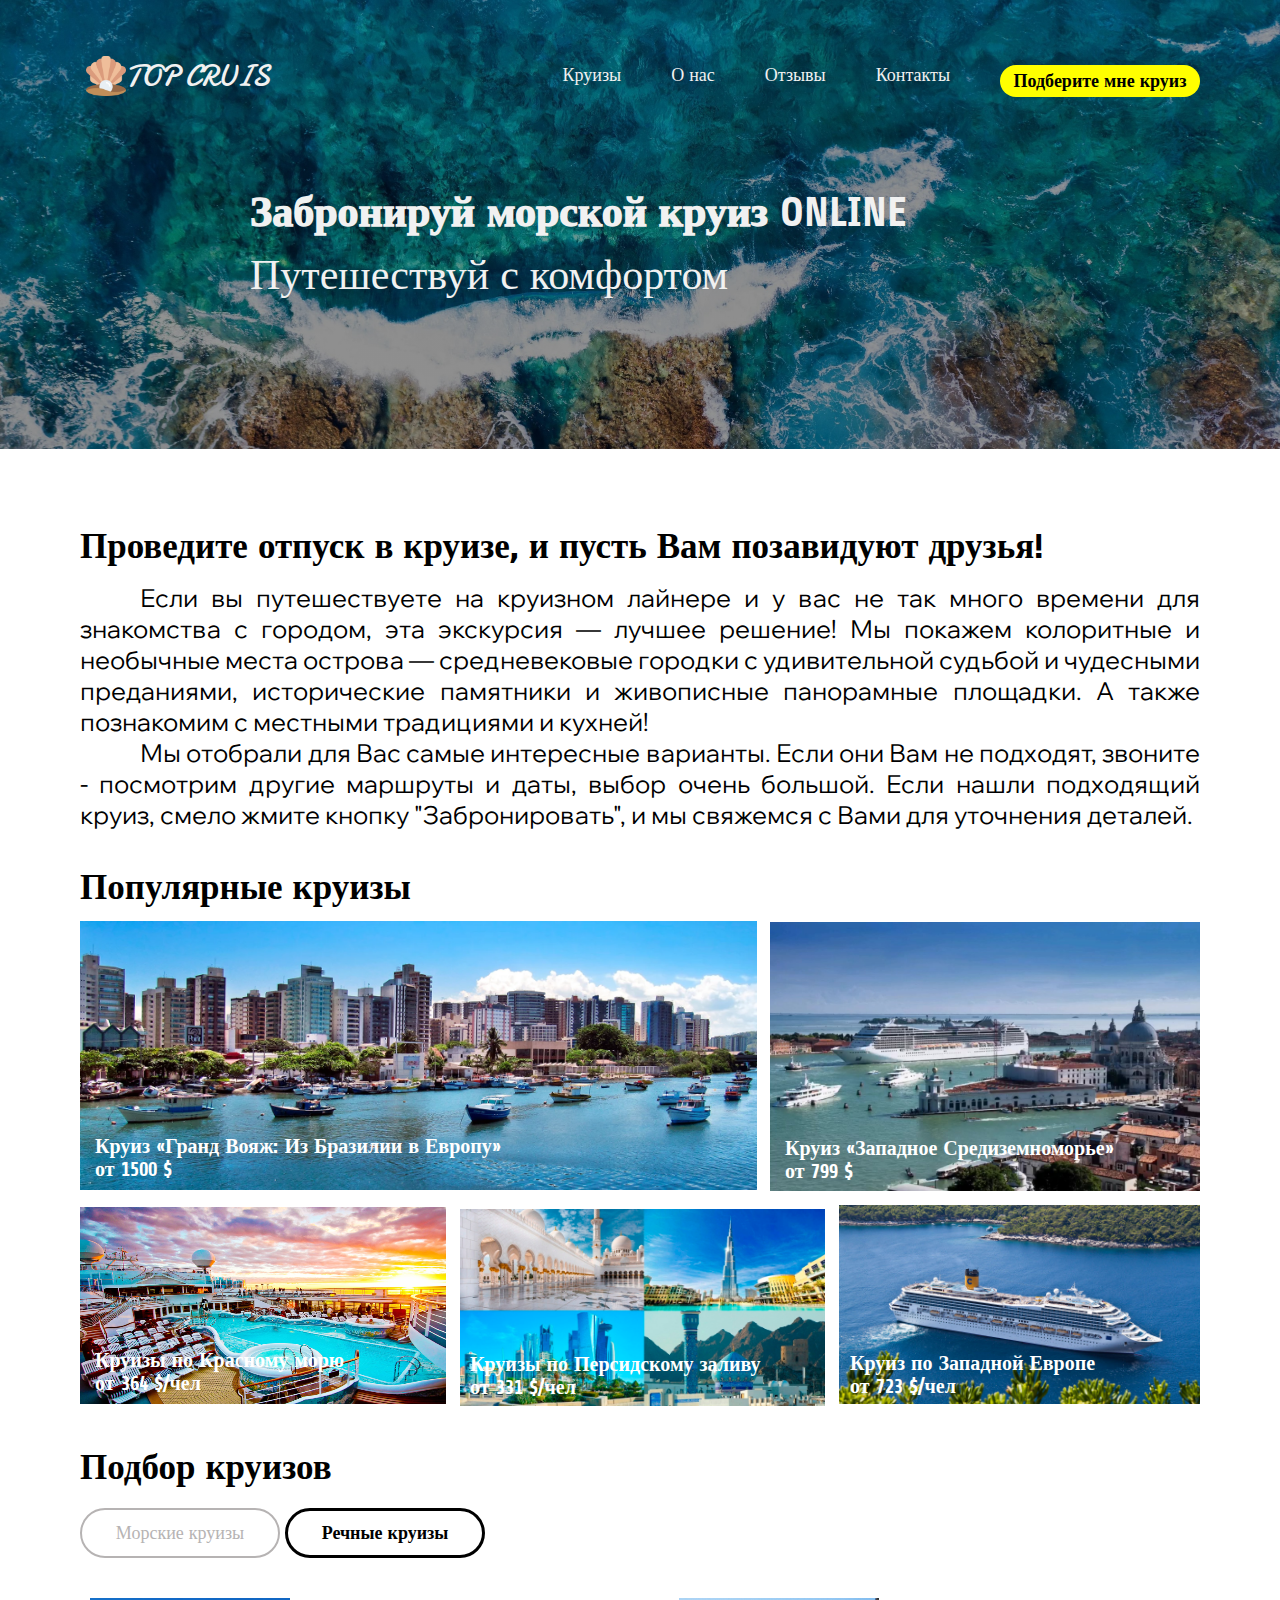
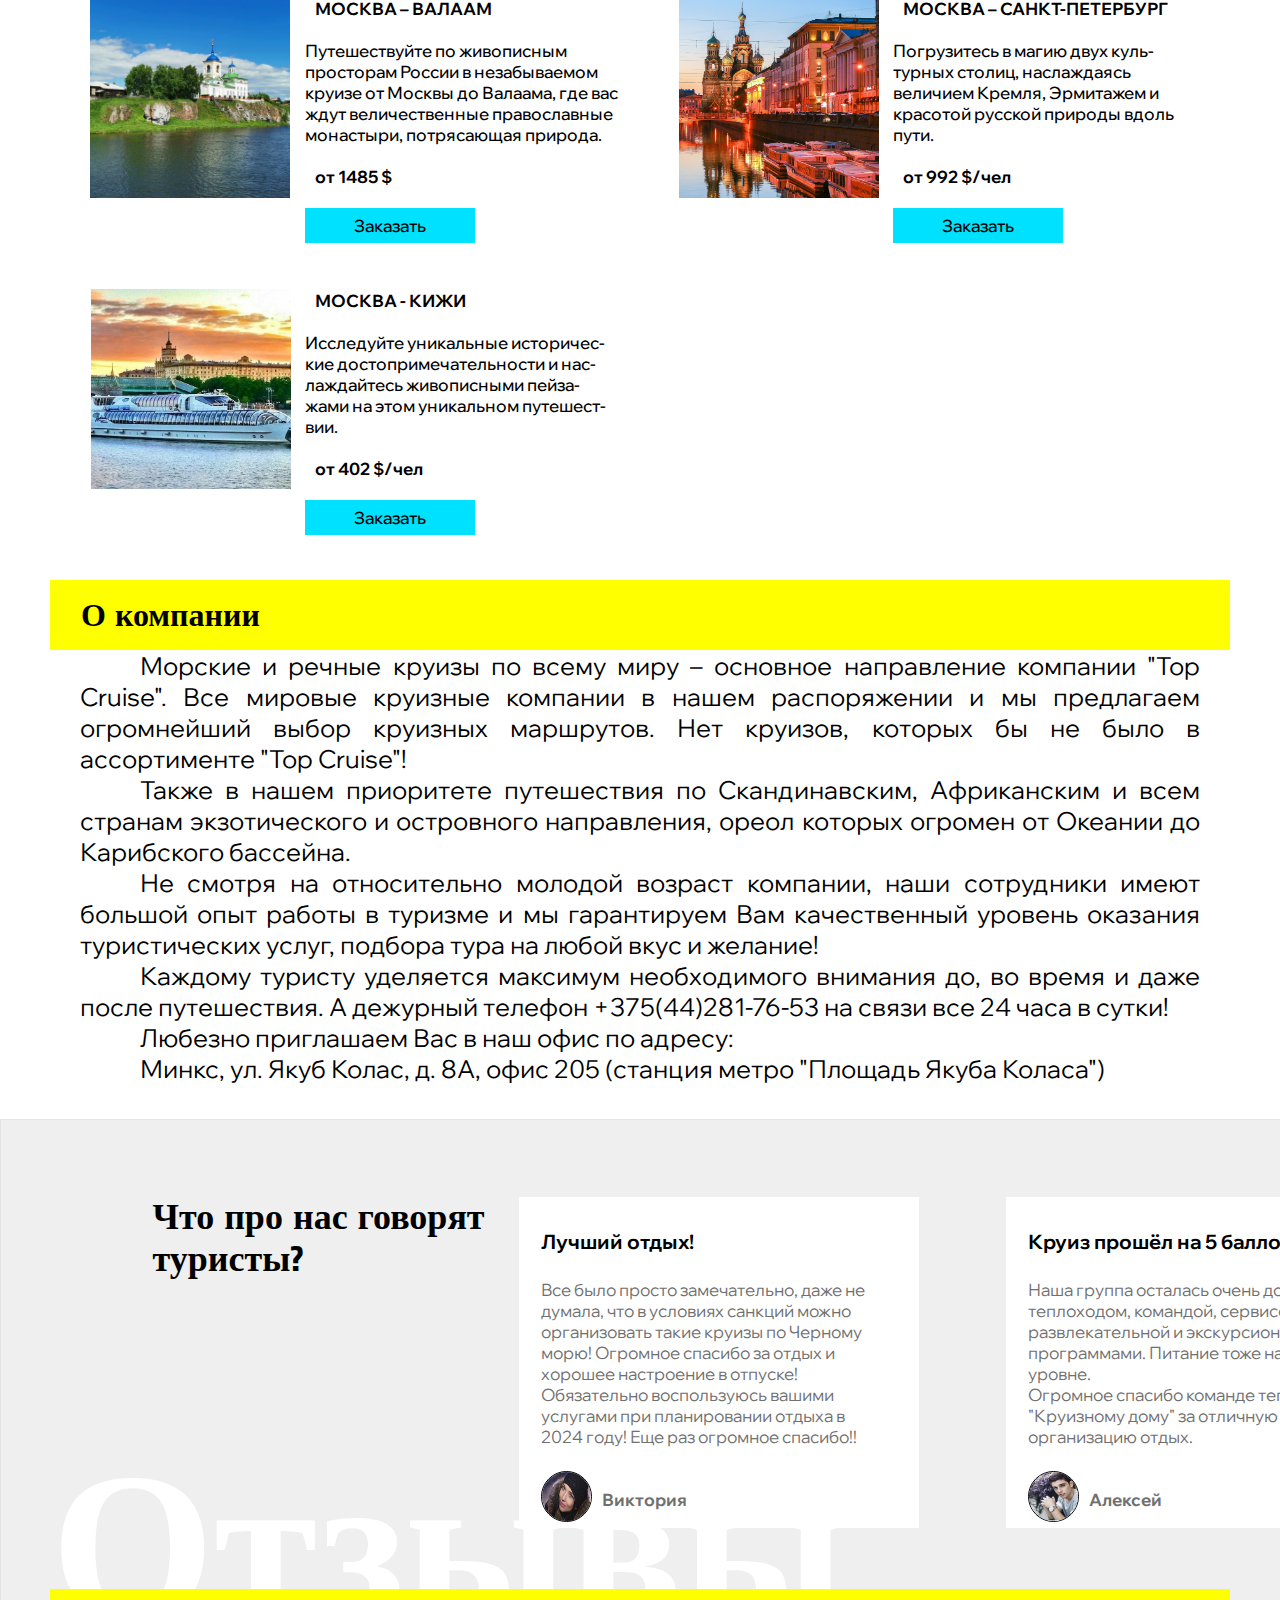
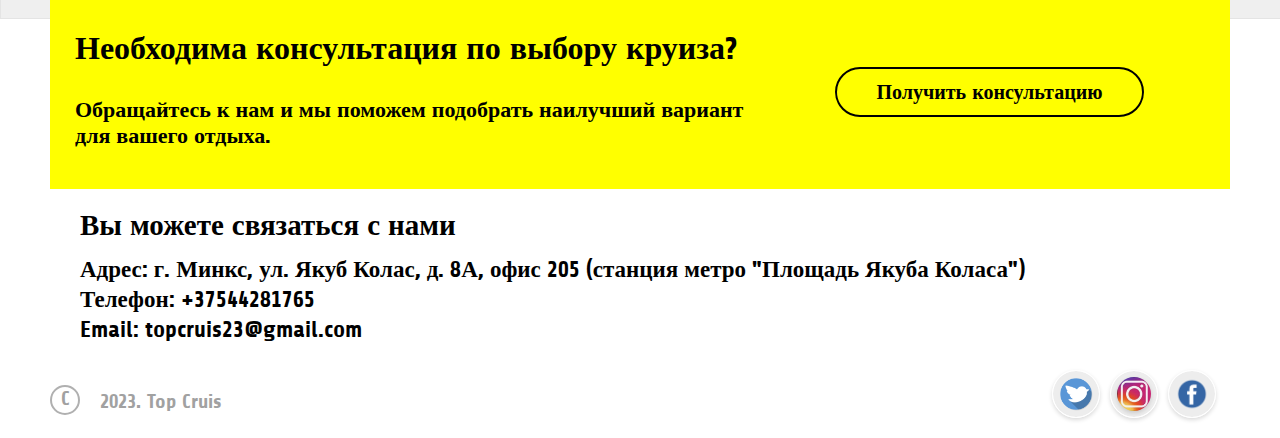
==== commit 16d40d2b: "Update index1.html" ====
--- a/index1.html
+++ b/index1.html
@@ -17,7 +17,7 @@
                         <a href="#!" class="logo"><img class="IMG-LOGO" src="./img/animal.png"/>TOP CRUIS</a>
                         <nav id="nav" class="nav">
                         <ul class="nav-list">
-                            <li class="nav-item"><a href="index_pop-cruis_R.html #popular_cruis" class="nav-link">Круизы</a></li>
+                            <li class="nav-item"><a href="index_pop-cruis_R.html #popular" class="nav-link">Круизы</a></li>
                             <li class="nav-item"><a href="index_about_R.html #about" class="nav-link">О нас</a></li>
                             <li class="nav-item"><a href="index_otz_R.html #otz" class="nav-link">Отзывы</a></li>
                             <li class="nav-item"><a href="index_contact_R.html #contact" class="nav-link">Контакты</a></li>
@@ -49,7 +49,8 @@
         </div>
 
         <h1 class="popular-cruis">Популярные круизы</h1>
-        
+        <p><a name="popular"></a></p>
+
         <div class="IMG">
             <img class="img1" src="img/1 стр.webp">
             <h1 class="service-card-img1">Круиз «Гранд Вояж: Из Бразилии в Европу»<br>от 1500 $</h1>
@@ -75,60 +76,76 @@
             </div>
         </div>
 
-        <section class="cards_R">
-            <div class="cards__row" style="width: 100%;">
-                <div class="cards__column1_1">
-                    <div class="cards__item">
-                        <div class="cards__image1">
-                            <img src="img/R_1.webp">
-                        </div>
-                    </div>
-                </div>
-                <div class="cards__body1_R">
-                    <a>МОСКВА – ВАЛААМ<br><br></a>
-
-                    <p>Путешествуйте по живописным <br>просторам России в незабываемом <br>круизе от Москвы до Валаама, где вас<br>ждут величественные православные <br>монастыри, потрясающая природа.<br><br></p>
-
-                    <a>от 1485 $<br><br></a>
-                    <a href="#openModal"><button type="button" style="font-weight: 500;">Заказать</button></a>
-                </div>
-                <div class="cards__column2_1">
-                    <div class="cards__item_R">
-                        <div class="cards__image2">
-                            <img src="img/R_2.jpg">
-                        </div>
-                    </div>
-                </div>
-                <div class="cards__body2_R">
-                    <a>МОСКВА – САНКТ-ПЕТЕРБУРГ<br><br></a>
-
-                    <p>Погрузитесь в магию двух куль-<br>турных столиц, наслаждаясь <br>величием Кремля, Эрмитажем и <br>красотой русской природы вдоль <br>пути.<br><br></p>
-
-                    <a>от 992 $/чел<br><br>
-                    <a href="#openModal"><button type="button" style="font-weight: 500;">Заказать</button></a>
-                </div>
-            </div>
-        </section>  
-
-        <section class="cards_R1">
-            <div class="cards__row" style="width: 100%;">
-                <div class="cards__column3_1">
-                    <div class="cards__item_R">
-                        <div class="cards__image3">
-                            <img src="img/R_3.jpg">
-                        </div>
-                    </div>
-                </div>
-                <div class="cards__body_R">
-                    <a>МОСКВА - КИЖИ<br><br></a>
-
-                    <p>Исследуйте уникальные историчес-<br>кие достопримечательности и нас-<br>лаждайтесь живописными пейза-<br>жами на этом уникальном путешест-<br>вии.<br><br></p>
-
-                    <a>от 402 $/чел<br><br></a>
-                    <a href="#openModal"><button type="button" style="font-weight: 500;">Заказать</button></a>
-                </div>
-            </div>
-        </section>  
+        <div class="over" id="over"></div>
+
+        <section class="cards_R" id="cardSection1_R">
+            <div class="cards__row" style="width: 100%;">
+                <div class="zoom" id="highlightedObject">
+                    <div class="cards__column1_1">
+                        <div class="cards__item">
+                            <div class="cards__image1">
+                                <img src="img/R_1.webp">
+                            </div>
+                        </div>
+                    </div>
+                    <div class="cards__body1_R">
+                        <a>МОСКВА – ВАЛААМ<br><br></a>
+
+                        <p>Путешествуйте по живописным <br>просторам России в незабываемом <br>круизе от Москвы до Валаама, где вас<br>ждут величественные православные <br>монастыри, потрясающая природа.<br><br></p>
+
+                        <a>от 1485 $<br><br></a>
+                        <a href="#openModal"><button type="button" style="font-weight: 500;">Заказать</button></a>
+                    </div>
+                </div>
+                <div class="zoom" id="highlightedObject">
+                    <div class="cards__column2_1">
+                        <div class="cards__item_R">
+                            <div class="cards__image2">
+                                <img src="img/R_2.jpg">
+                            </div>
+                        </div>
+                    </div>
+                    <div class="cards__body2_R">
+                        <a>МОСКВА – САНКТ-ПЕТЕРБУРГ<br><br></a>
+
+                        <p>Погрузитесь в магию двух куль-<br>турных столиц, наслаждаясь <br>величием Кремля, Эрмитажем и <br>красотой русской природы вдоль <br>пути.<br><br></p>
+
+                        <a>от 992 $/чел<br><br>
+                        <a href="#openModal"><button type="button" style="font-weight: 500;">Заказать</button></a>
+                    </div>
+                </div>
+            </div>
+        </section>  
+
+        <section class="cards_R1" id="cardSection2_R">
+            <div class="cards__row" style="width: 100%;">
+                <div class="zoom_dopol">
+                    <div class="zoom" id="highlightedObject">
+                        <div class="cards__column3_1">
+                            <div class="cards__item_R">
+                                <div class="c_i_R">
+                                    <div class="cards__image3">
+                                        <img src="img/R_3.jpg">
+                                    </div>
+                                </div>
+                            </div>
+                        </div>
+                    </div>
+                    <div class="zoom" id="highlightedObject">
+                        <div class="cards__body_R">
+                            <a>МОСКВА - КИЖИ<br><br></a>
+
+                            <p>Исследуйте уникальные историчес-<br>кие достопримечательности и нас-<br>лаждайтесь живописными пейза-<br>жами на этом уникальном путешест-<br>вии.<br><br></p>
+
+                            <a>от 402 $/чел<br><br></a>
+                            <a href="#openModal"><button type="button" style="font-weight: 500;">Заказать</button></a>
+                        </div>
+                    </div>
+                </div>
+            </div>
+        </section>  
+
+        <script src="script.js"></script>
 
         <section class="cards_R1_M">
             <div class="cards__row" style="width: 100%;">
--- a/css/main.css
+++ b/css/main.css
@@ -112,15 +112,7 @@
 
 
 
-.popular-cruis {
-    max-width: 1180px;
-    padding: 0 30px;
-    margin: 0 auto;
-    margin-top: 38px;
-    font-size: 35px;
-    font-family: Share;
-    font-weight: 600;
-}
+.popular-cruis,
 .popular-cruis_button {
     max-width: 1180px;
     padding: 0 30px;
@@ -170,7 +162,8 @@
     width: 361px;
     height: 199px;
 }
-.service-card-img1 {
+.service-card-img1,
+.service-card-img3 {
     color: rgb(255, 255, 255);
     font-size: 20px;
     font-family: Share;
@@ -186,15 +179,6 @@
     font-weight: 600;
     margin-top: -62px;
     margin-left: 705px;
-    white-space: nowrap;
-}
-.service-card-img3 {
-    color: rgb(255, 255, 255);
-    font-size: 20px;
-    font-family: Share;
-    font-weight: 600;
-    margin-top: -55px;
-    margin-left: 15px;
     white-space: nowrap;
 }
 .service-card-img4 {
@@ -239,37 +223,102 @@
 }
 
 
-.cards_R1_M {
+.overlay,
+.over {
     display: none;
-}
-.cards_R2_M {
-    display: none;
-}
-.cards_R3_M {
-    display: none;
-}
-
-
-.cards4_M {
-    display: none;
-}
-.cards5_M {
-    display: none;
-}
-.cards6_M {
-    display: none;
-}
+    position: fixed;
+    top: 0;
+    left: 0;
+    width: 100%;
+    height: 100%;
+    background: rgba(0, 0, 0, 0.7);
+    z-index: 999;
+}
+
+#highlightedObject:hover .cards__body_M1_new,
+#highlightedObject:hover .cards__body_M2_new,
+#highlightedObject:hover .cards__body_M,
+#highlightedObject:hover .cards__body_M2,
+#highlightedObject:hover .cards__body_M3,
+#highlightedObject:hover .cards__body_M4,
+#highlightedObject:hover .cards__body_M7_new,
+#highlightedObject:hover .cards__body1_R,
+#highlightedObject:hover .cards__body2_R,
+#highlightedObject:hover .cards__body_R {
+    color: white;
+}
+#highlightedObject:hover .cards__body_M1_new a,
+#highlightedObject:hover .cards__body_M2_new a,
+#highlightedObject:hover .cards__body_M a,
+#highlightedObject:hover .cards__body_M2 a,
+#highlightedObject:hover .cards__body_M3 a,
+#highlightedObject:hover .cards__body_M4 a,
+#highlightedObject:hover .cards__body_M7_new a,
+#highlightedObject:hover .cards__body1_R a,
+#highlightedObject:hover .cards__body2_R a,
+#highlightedObject:hover .cards__body_R a {
+    color: rgb(0, 225, 255);
+    font-weight: bold;
+}
+
+.zoom {
+    max-width: 1180px;
+    padding: 0 30px;
+    margin: 0 auto;
+    display: flex;
+    transition: transform .2s;
+}
+.zoom:hover {
+    transform: scale(1.2);
+}
+.zoom:hover .cards__body_M1_new a,
+.zoom:hover .cards__body_M2_new a,
+.zoom:hover .cards__body_M a,
+.zoom:hover .cards__body_M2 a,
+.zoom:hover .cards__body_M3,
+.zoom:hover .cards__body_M4,
+.zoom:hover .cards__body_M7_new,
+.zoom:hover .cards__body1_R,
+.zoom:hover .cards__body2_R,
+.zoom:hover .cards__body_R p {
+    color: white;
+}
+.zoom:hover .cards__body_M1_new a button,
+.zoom:hover .cards__body_M2_new a button,
+.zoom:hover .cards__body_M a button,
+.zoom:hover .cards__body_M2 a button,
+.zoom:hover .cards__body_M3 a button,
+.zoom:hover .cards__body_M4 a button,
+.zoom:hover .cards__body_M7_new a button,
+.zoom:hover .cards__body1_R a button,
+.zoom:hover .cards__body2_R a button,
+.zoom:hover .cards__body_R a button {
+    background-color: rgba(0, 0, 0, 0.5); 
+    color: white; 
+}
+.zoom_dopol {
+    position: relative;
+    z-index: 1000;
+}
+
+
+.cards_R1_M,
+.cards_R2_M,
+.cards_R3_M,
+.cards4_M,
+.cards5_M,
+.cards6_M,
 .cards7_M {
     display: none;
 }
 .cards1 {
     margin-top: 40px;
 }
-.cards2 {
-    margin-top: -70px;
-}
+.cards2,
 .cards3 {
     margin-top: -70px;
+    position: relative;
+    z-index: 1000;
 }
 .cards4 {
     margin-top: -70px;
@@ -281,262 +330,115 @@
     white-space: nowrap;
     margin-left: -50px;
 }
-.cards__body_M {
-    font-family: Wix Madefor Display;
-    font-size: 17px;
-    font-weight: bold;
-    white-space: nowrap;
-    margin-left: -40px;
-}
-.cards__body_M1_new {
+.cards__body_M,
+.cards__body_M1_new,
+.cards__body_M3,
+.cards__body_M7_new,
+.cards__body1_R {
+    font-family: Wix Madefor Display;
+    font-size: 17px;
+    font-weight: bold;
+    white-space: nowrap;
+    margin-left: -85px;
+}
+.cards__body_M1 {
     font-family: Wix Madefor Display;
     font-size: 17px;
     font-weight: bold;
     white-space: nowrap;
     margin-left: -35px;
 }
-.cards__body_M1 {
-    font-family: Wix Madefor Display;
-    font-size: 17px;
-    font-weight: bold;
-    white-space: nowrap;
-    margin-left: -35px;
-}
-.cards__body_M2_new {
-    font-family: Wix Madefor Display;
-    font-size: 17px;
-    font-weight: bold;
-    white-space: nowrap;
-    margin-left: 15px;
+.cards__body_M2_new,
+.cards__body2_R {
+    font-family: Wix Madefor Display;
+    font-size: 17px;
+    font-weight: bold;
+    white-space: nowrap;
+    margin-left: -65px;
 }
 .cards__body_M2 {
     font-family: Wix Madefor Display;
     font-size: 17px;
     font-weight: bold;
     white-space: nowrap;
-    margin-left: 5px;
-}
-.cards__body_M3 {
-    font-family: Wix Madefor Display;
-    font-size: 17px;
-    font-weight: bold;
-    white-space: nowrap;
-    margin-left: -52px;
+    margin-left: -60px;
 }
 .cards__body_M4 {
     font-family: Wix Madefor Display;
     font-size: 17px;
     font-weight: bold;
     white-space: nowrap;
-    margin-left: 4px;
-}
-.cards__body_M5 {
+    margin-left: -50px;
+}
+.cards__body_M5,
+.cards__body_M6 {
     font-family: Wix Madefor Display;
     font-size: 17px;
     font-weight: bold;
     white-space: nowrap;
     margin-left: -7px;
 }
-.cards__body_M6 {
-    font-family: Wix Madefor Display;
-    font-size: 17px;
-    font-weight: bold;
-    white-space: nowrap;
-    margin-left: -7px;
-}
 .cards__body_M7 {
     font-family: Wix Madefor Display;
     font-size: 17px;
     font-weight: bold;
     white-space: nowrap;
-    margin-left: -7px;
-}
-.cards__body_M p {
-    font-weight: 500;
-}
-.cards__body_M1_new p {
-    font-weight: 500;
-}
-.cards__body_M1 p {
-    font-weight: 500;
-}
-.cards__body_M2_new p {
-    font-weight: 500;
-}
-.cards__body_M2 p {
-    font-weight: 500;
-}
-.cards__body_M3 p {
-    font-weight: 500;
-}
-.cards__body_M4 p {
-    font-weight: 500;
-}
-.cards__body_M5 p {
-    font-weight: 500;
-}
-.cards__body_M6 p {
-    font-weight: 500;
-}
+    margin-left: -615px;
+}
+.cards__body_M p,
+.cards__body_M1_new p,
+.cards__body_M1 p,
+.cards__body_M2_new p,
+.cards__body_M2 p,
+.cards__body_M3 p,
+.cards__body_M4 p,
+.cards__body_M5 p,
+.cards__body_M6 p,
+.cards__body_M7_new p,
 .cards__body_M7 p {
     font-weight: 500;
 }
-.cards__body_M a {
-    margin-left: 10px;
-}
-.cards__body_M1_new a {
-    margin-left: 10px;
-}
-.cards__body_M1 a {
-    margin-left: 10px;
-}
-.cards__body_M2_new a {
-    margin-left: 10px;
-}
-.cards__body_M2 a {
-    margin-left: 10px;
-}
-.cards__body_M3 a {
-    margin-left: 10px;
-}
-.cards__body_M4 a {
-    margin-left: 10px;
-}
-.cards__body_M5 a {
-    margin-left: 10px;
-}
-.cards__body_M6 a {
-    margin-left: 10px;
-}
-.cards__body_M7 a {
+.cards__body_M a,
+.cards__body_M1_new a,
+.cards__body_M1 a,
+.cards__body_M2_new a,
+.cards__body_M2 a,
+.cards__body_M3 a,
+.cards__body_M4 a,
+.cards__body_M5 a,
+.cards__body_M6 a,
+.cards__body_M7_new a,
+.cards__body_M7 a,
+.cards__body1_R a,
+.cards__body2_R a {
     margin-left: 10px;
 }
 .cards__body_R a {
     margin-left: 10px;
     font-weight: bold;
 }
-.cards__body1_R a {
-    margin-left: 10px;
-}
-.cards__body2_R a {
-    margin-left: 10px;
-}
-.cards__body1_R {
-    font-family: Wix Madefor Display;
-    font-size: 17px;
-    font-weight: bold;
-    white-space: nowrap;
-    margin-left: -50px;
-}
-.cards__body1_R p {
-    font-weight: 500;
-}
-.cards__body2_R {
-    font-family: Wix Madefor Display;
-    font-size: 17px;
-    font-weight: bold;
-    white-space: nowrap;
-    margin-left: -3px;
-}
+.cards__body_R {
+    margin-left: 195px;
+    margin-top: -360px;
+}
+.cards__body1_R p,
+.cards__body2_R p,
 .cards__body2_R p {
     font-weight: 500;
 }
-.cards__body_R button {
-    border: 1px solid rgb(0, 225, 255);
-    background-color: rgb(0, 225, 255);
-    color: black;
-    max-width: 170px;
-    height: 35px;
-    margin-left: -10px;
-}
-.cards__body1_R button {
-    border: 1px solid rgb(0, 225, 255);
-    background-color: rgb(0, 225, 255);
-    color: black;
-    max-width: 170px;
-    height: 35px;
-    margin-left: -10px;
-}
-.cards__body2_R button {
-    border: 1px solid rgb(0, 225, 255);
-    background-color: rgb(0, 225, 255);
-    color: black;
-    max-width: 170px;
-    height: 35px;
-    margin-left: -10px;
-}
-.cards__body_M button {
-    border: 1px solid rgb(0, 225, 255);
-    background-color: rgb(0, 225, 255);
-    color: black;
-    max-width: 170px;
-    height: 35px;
-    margin-left: -10px;
-}
-.cards__body_M1_new button {
-    border: 1px solid rgb(0, 225, 255);
-    background-color: rgb(0, 225, 255);
-    color: black;
-    max-width: 170px;
-    height: 35px;
-    margin-left: -10px;
-}
-.cards__body_M1 button {
-    border: 1px solid rgb(0, 225, 255);
-    background-color: rgb(0, 225, 255);
-    color: black;
-    max-width: 170px;
-    height: 35px;
-    margin-left: -10px;
-}
-.cards__body_M2_new button {
-    border: 1px solid rgb(0, 225, 255);
-    background-color: rgb(0, 225, 255);
-    color: black;
-    max-width: 170px;
-    height: 35px;
-    margin-left: -10px;
-}
-.cards__body_M2 button {
-    border: 1px solid rgb(0, 225, 255);
-    background-color: rgb(0, 225, 255);
-    color: black;
-    max-width: 170px;
-    height: 35px;
-    margin-left: -10px;
-}
-.cards__body_M3 button {
-    border: 1px solid rgb(0, 225, 255);
-    background-color: rgb(0, 225, 255);
-    color: black;
-    max-width: 170px;
-    height: 35px;
-    margin-left: -10px;
-}
-.cards__body_M4 button {
-    border: 1px solid rgb(0, 225, 255);
-    background-color: rgb(0, 225, 255);
-    color: black;
-    max-width: 170px;
-    height: 35px;
-    margin-left: -10px;
-}
-.cards__body_M5 button {
-    border: 1px solid rgb(0, 225, 255);
-    background-color: rgb(0, 225, 255);
-    color: black;
-    max-width: 170px;
-    height: 35px;
-    margin-left: -10px;
-}
-.cards__body_M6 button {
-    border: 1px solid rgb(0, 225, 255);
-    background-color: rgb(0, 225, 255);
-    color: black;
-    max-width: 170px;
-    height: 35px;
-    margin-left: -10px;
-}
+.cards__body_R button,
+.cards__body1_R button,
+.cards__body2_R button,
+.cards__body_M button,
+.cards__body_M1_new button,
+.cards__body_M1 button,
+.cards__body_M2_new button,
+.cards__body_M2 button,
+.cards__body_M3 button,
+.cards__body_M4 button,
+.cards__body_M5 button,
+.cards__body_M6 button,
+.cards__body_M7_new button,
 .cards__body_M7 button {
     border: 1px solid rgb(0, 225, 255);
     background-color: rgb(0, 225, 255);
@@ -554,6 +456,8 @@
     padding: 0 30px;
     margin: 0 auto;
     display: flex;
+    position: relative;
+    z-index: 1000;
 }
 .cards__row1 {
     max-width: 1180px;
@@ -569,54 +473,21 @@
     width: 280px;
     height: 361px;
 }
-.cards__column2_1 {
-    width: 280px;
-    padding: 0 1px;
-    height: 361px;
-}
+.cards__column2_1,
 .cards__column3_1 {
     width: 280px;
     padding: 0 1px;
     height: 361px;
 }
-.cards__column4_1 {
-    width: 280px;
-    padding: 0 7px;
-    height: 361px;
-}
-.cards__column1 {
-    width: 280px;
-    padding: 0 7px;
-    height: 361px;
-}
-.cards__column2 {
-    width: 280px;
-    padding: 0 7px;
-    height: 361px;
-}
+.cards__column4_1,
+.cards__column1,
+.cards__column2,
 .cards__column3 {
     width: 280px;
     padding: 0 7px;
     height: 361px;
 }
-.cards__image1 {
-    width: 200px;
-    margin: 0px 0px 20px 0px;
-    padding: 0px 0px 58% 0px;
-    height: 200px;
-    overflow: hidden;
-    position: relative;
-    margin-left: 10px;
-}
-.cards__image2 {
-    width: 200px;
-    margin: 0px 0px 20px 0px;
-    padding: 0px 0px 58% 0px;
-    height: 200px;
-    overflow: hidden;
-    position: relative;
-    margin-left: 60px;
-}
+.cards__image1,
 .cards__image3 {
     width: 200px;
     margin: 0px 0px 20px 0px;
@@ -624,8 +495,9 @@
     height: 200px;
     overflow: hidden;
     position: relative;
-    margin-left: 10px;
-}
+    margin-left: -20px;
+}
+.cards__image2,
 .cards__image4 {
     width: 200px;
     margin: 0px 0px 20px 0px;
@@ -633,16 +505,21 @@
     height: 200px;
     overflow: hidden;
     position: relative;
-    margin-left: 50px;
-}
-.cards__image5 {
+    margin-left: 0px;
+}
+.c_i_R {
+    width: 200px;
+    height: 200px;
+}
+.cards__image5,
+.cards__image7 {
     width: 200px;
     margin: 0px 0px 20px 0px;
     padding: 0px 0px 58% 0px;
     height: 200px;
     overflow: hidden;
     position: relative;
-    margin-left: 5px;
+    margin-left: -27px;
 }
 .cards__image6 {
     width: 200px;
@@ -651,18 +528,15 @@
     height: 200px;
     overflow: hidden;
     position: relative;
-    margin-left: 60px;
-}
-.cards__image7 {
-    width: 200px;
-    margin: 0px 0px 20px 0px;
-    padding: 0px 0px 58% 0px;
-    height: 200px;
-    overflow: hidden;
-    position: relative;
-    margin-left: 5px;
-}
-.cards__image1 img{
+    margin-left: 10px;
+}
+.cards__image1 img,
+.cards__image2 img,
+.cards__image3 img,
+.cards__image4 img,
+.cards__image5 img,
+.cards__image6 img,
+.cards__image7 img {
     width: 100%;
     height: 100%;
     object-fit: cover;
@@ -670,59 +544,9 @@
     top: 0;
     left: 0;
 }
-.cards__image2 img{
-    width: 100%;
-    height: 100%;
-    object-fit: cover;
-    position: absolute;
-    top: 0;
-    left: 0;
-}
-.cards__image3 img{
-    width: 100%;
-    height: 100%;
-    object-fit: cover;
-    position: absolute;
-    top: 0;
-    left: 0;
-}
-.cards__image4 img{
-    width: 100%;
-    height: 100%;
-    object-fit: cover;
-    position: absolute;
-    top: 0;
-    left: 0;
-}
-.cards__image5 img{
-    width: 100%;
-    height: 100%;
-    object-fit: cover;
-    position: absolute;
-    top: 0;
-    left: 0;
-}
-.cards__image6 img{
-    width: 100%;
-    height: 100%;
-    object-fit: cover;
-    position: absolute;
-    top: 0;
-    left: 0;
-}
-.cards__image7 img{
-    width: 100%;
-    height: 100%;
-    object-fit: cover;
-    position: absolute;
-    top: 0;
-    left: 0;
-}
-
-
-.company_R {
-    margin-top: -70px;
-}
+
+
+.company_R,
 .company_M {
     margin-top: -70px;
 }
@@ -795,43 +619,7 @@
     color: white;
     margin-left: 50px;
 }
-.otziv1 {
-    width: 400px; 
-    height: 331px; 
-    border:1px solid #ffffff; 
-    margin:auto; 
-    background: #ffffff;
-    margin-top: -470px;
-}
-.otziv1_text {
-    font-size: 17px;
-    font-family: Wix Madefor Display;
-}
-.otziv1_text h1 {
-    font-weight: bold;
-    font-size: 20px;
-    margin-top: 31px;
-    margin-left: 21px;
-}
-.otziv1_text p {
-    font-size: 17px;
-    color: #707070;
-    margin-left: 21px;
-}
-.otziv1_text a {
-    font-weight: bold;
-    font-size: 17px;
-    color: #707070;
-    margin-left: 10px;
-}
-.otziv1_text img {
-    height: 51px;
-    width: 51px;
-    border-radius: 51px;
-    border: 1px solid black;
-    margin-left: 21px;
-    margin-top: -18px;
-}
+.otziv1,
 .otziv2 {
     width: 400px; 
     height: 331px; 
@@ -840,27 +628,33 @@
     background: #ffffff;
     margin-top: -470px;
 }
+.otziv1_text,
 .otziv2_text {
     font-size: 17px;
     font-family: Wix Madefor Display;
 }
+.otziv1_text h1,
 .otziv2_text h1 {
     font-weight: bold;
     font-size: 20px;
     margin-top: 31px;
     margin-left: 21px;
 }
+.otziv1_text p,
 .otziv2_text p {
+    font-weight: 100;
     font-size: 17px;
     color: #707070;
     margin-left: 21px;
 }
+.otziv1_text a,
 .otziv2_text a {
     font-weight: bold;
     font-size: 17px;
     color: #707070;
     margin-left: 10px;
 }
+.otziv1_text img,
 .otziv2_text img {
     height: 51px;
     width: 51px;
@@ -888,9 +682,7 @@
     margin: auto; 
     background: yellow;
 }
-.consult_take b {
-    display: none;
-}
+.consult_take b,
 .consult_take a1 {
     display: none;
 }
@@ -1004,28 +796,28 @@
 
 
 .modal {
-    position: fixed; /* фиксированное положение */
+    position: fixed; 
     top: 0;
     right: 0;
     bottom: 0;
     left: 0;
-    background: rgba(0,0,0,0.5); /* фон */
+    background: rgba(0,0,0,0.5); 
     z-index: 1050;
-    opacity: 0; /* по умолчанию модальное окно прозрачно */
+    opacity: 0; 
     -webkit-transition: opacity 200ms ease-in; 
     -moz-transition: opacity 200ms ease-in;
-    transition: opacity 200ms ease-in; /* анимация перехода */
-    pointer-events: none; /* элемент невидим для событий мыши */
+    transition: opacity 200ms ease-in; 
+    pointer-events: none; 
     margin: 0;
     padding: 0;
 }
-/* При отображении модального окно */
+
 .modal:target {
-    opacity: 1; /* делаем окно видимым */
-	  pointer-events: auto; /* элемент видим для событий мыши */
-    overflow-y: auto; /* добавляем прокрутку по y, когда элемент не помещается на страницу */
-}
-/* ширина модального окна и его отступы от экрана */
+    opacity: 1; 
+	pointer-events: auto; 
+    overflow-y: auto; 
+}
+
 .modal-dialog {
     position: relative;
     width: auto;
@@ -1034,10 +826,10 @@
 @media (min-width: 576px) {
   .modal-dialog {
       max-width: 500px;
-      margin: 30px auto; /* отображение окна по центру */
+      margin: 30px auto; 
   }
 }
-/* Стили для блока с контентом окна */ 
+
 .modal-content {
     position: relative;
     display: -webkit-box;
@@ -1062,7 +854,7 @@
       box-shadow: 0 5px 15px rgba(0,0,0,.5);
   }
 }
-/* Стили заголовка окна */
+
 .modal-header {
     display: -webkit-box;
     display: -webkit-flex;
@@ -1096,7 +888,7 @@
     font-family: Share;
     text-align: center;
 }
-/* Стили кнопки "х" ("Закрыть")  */
+
 .close {
     float: right;
     font-family: sans-serif;
@@ -1108,14 +900,14 @@
     opacity: .5;
     text-decoration: none;
 }
-/* Стили для закрывающей кнопки в фокусе или наведении */
+
 .close:focus, .close:hover {
     color: #000;
     text-decoration: none;
     cursor: pointer;
     opacity: .75;
 }
-/* Стили блока основного содержимого окна */
+
 .modal-body {
     position: relative;
     -webkit-box-flex: 1;
@@ -1159,7 +951,7 @@
 @media (min-width: 576px) {
     .modal-dialog_send {
         max-width: 300px;
-        margin: 30px auto; /* отображение окна по центру */
+        margin: 30px auto; 
     }
 }
 .PMC_send1 {
@@ -1185,12 +977,8 @@
 }
 
 
-.cards1_M {
-    display: none;
-}
-.cards2_M {
-    display: none;
-}
+.cards1_M,
+.cards2_M,
 .cards3_M {
     display: none;
 }
